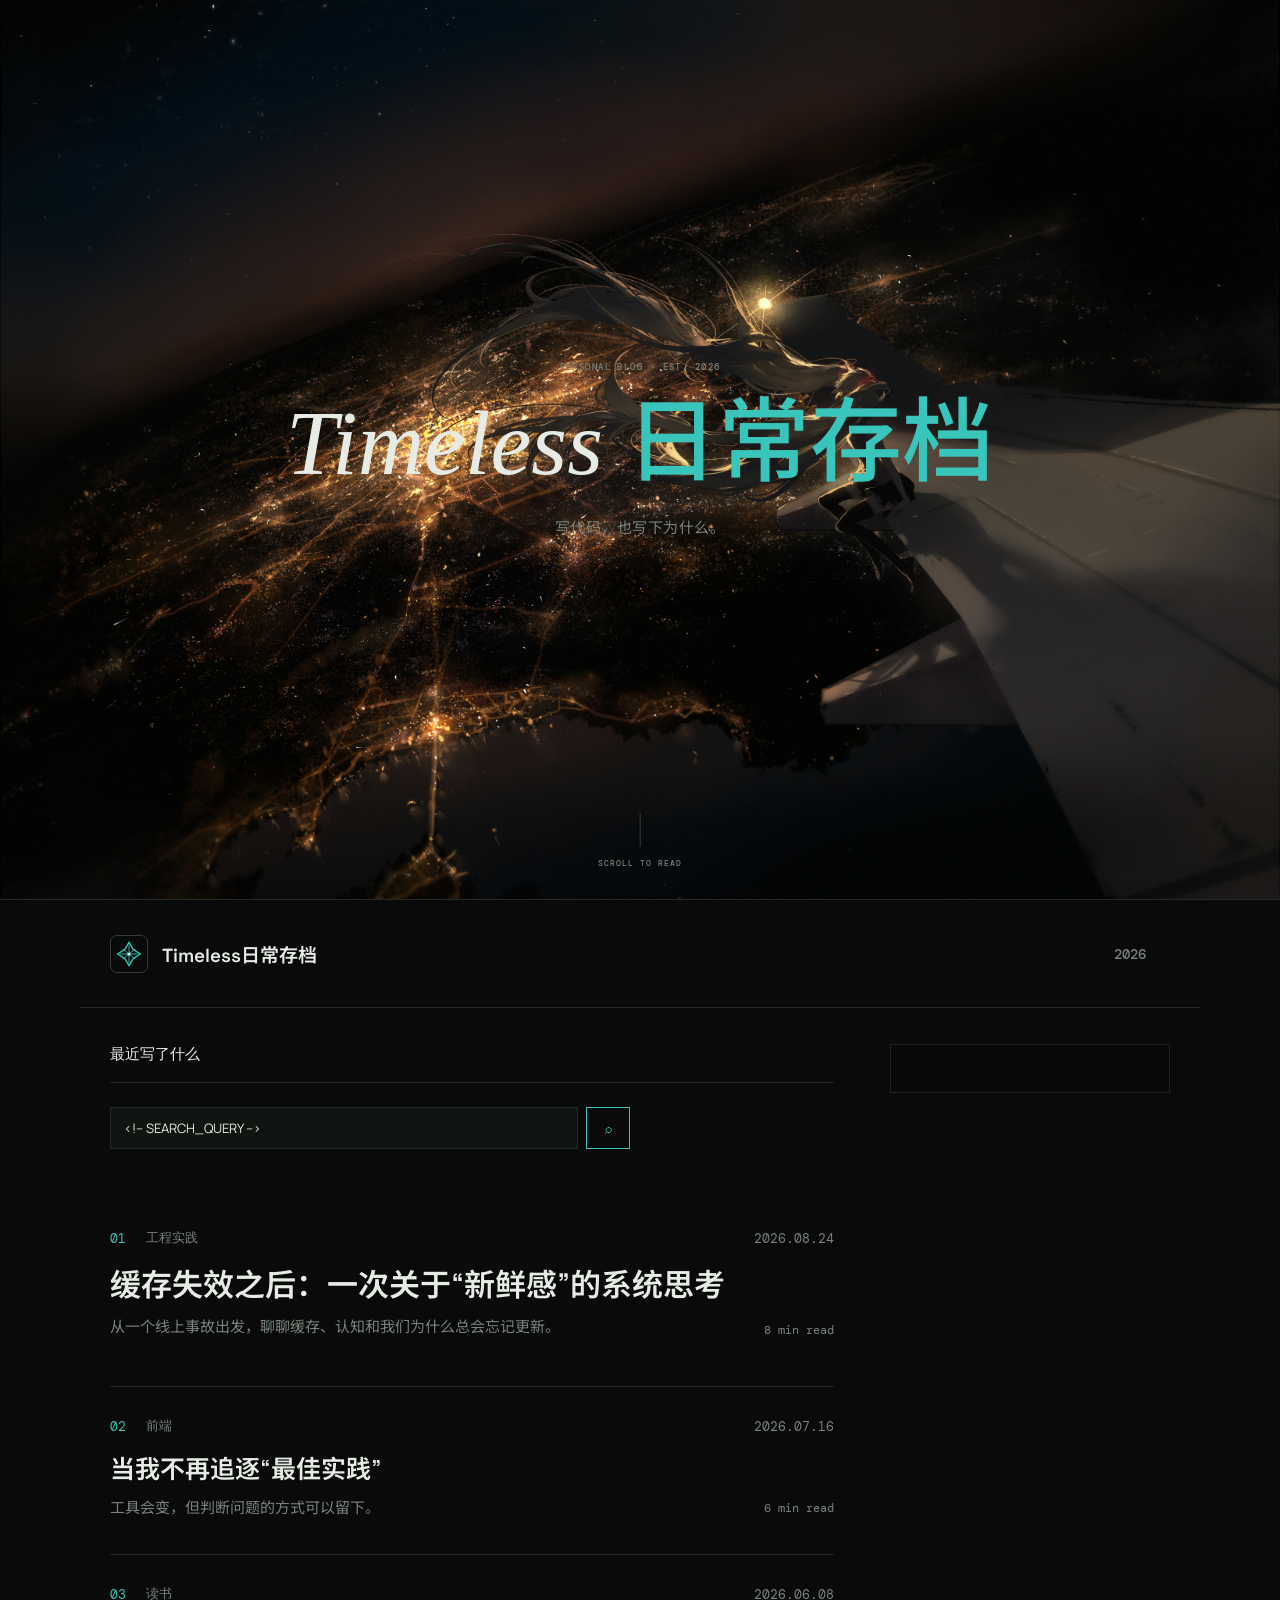
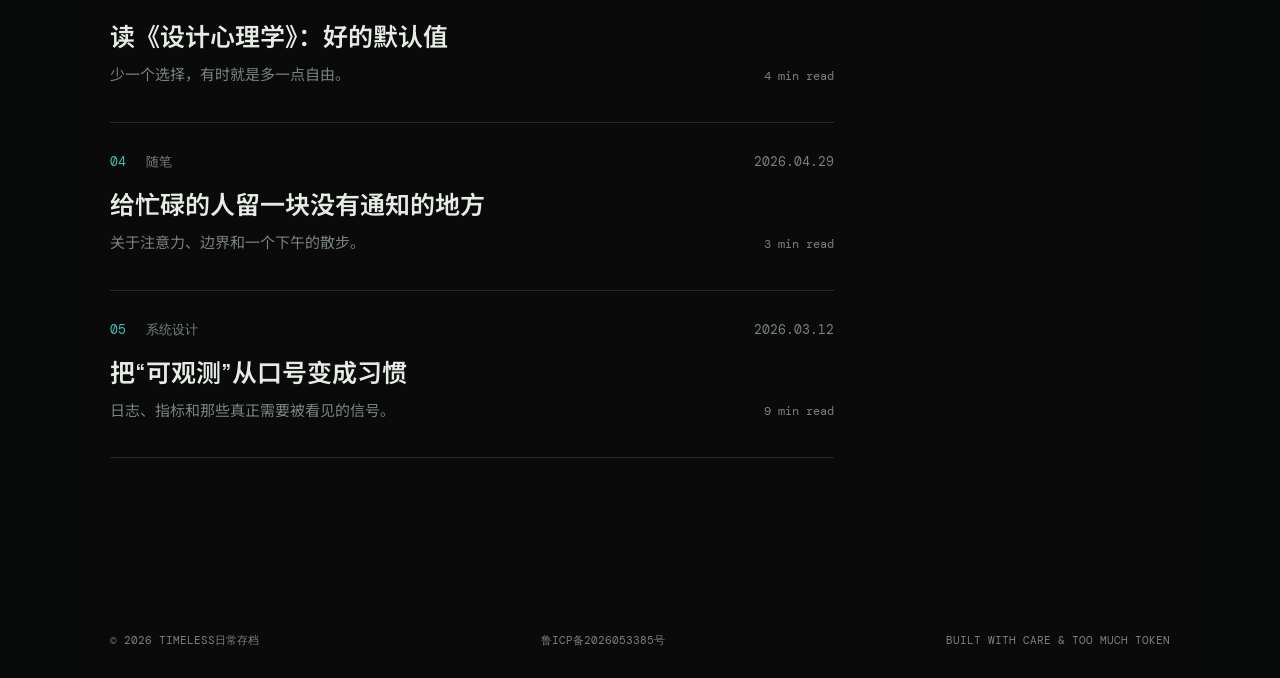
==== index.html @ 8b0b5493 "Add preview search tags and article TOC" ====
<!doctype html>
<html lang="zh-CN">
  <head>
    <meta charset="UTF-8" />
    <meta name="viewport" content="width=device-width, initial-scale=1.0" />
    <meta name="description" content="Timeless日常存档，记录代码、系统设计与日常观察。" />
    <title>Timeless日常存档</title>
    <link rel="preconnect" href="https://fonts.googleapis.com" />
    <link rel="preconnect" href="https://fonts.gstatic.com" crossorigin />
    <link href="https://fonts.googleapis.com/css2?family=DM+Mono:wght@400;500&family=Manrope:wght@400;500;600;700;800&family=Noto+Sans+SC:wght@400;500;700&family=Space+Grotesk:wght@400;500;600;700&display=swap" rel="stylesheet" />
    <link rel="icon" href="/assets/favicon.svg?v=1" type="image/svg+xml" />
    <link rel="stylesheet" href="styles.css?v=20" />
  </head>
  <body>
    <section class="landing" aria-labelledby="landing-title">
      <div class="landing-center">
        <p class="landing-kicker">PERSONAL BLOG · EST. 2026</p>
        <h1 id="landing-title"><span class="landing-word">Timeless</span> <span>日常存档</span></h1>
        <p class="landing-signature">写代码，也写下为什么。</p>
      </div>
      <div class="landing-scroll" aria-hidden="true"><span></span><small>SCROLL TO READ</small></div>
    </section>

    <main class="page-shell">
      <header class="site-header">
        <div class="brand"><span class="brand-mark" aria-hidden="true"></span><span>Timeless日常存档</span></div>
        <div class="header-tools"><span class="header-year">2026</span><span id="auth-nav"><!-- AUTH_NAV --></span></div>
      </header>

      <div class="content-layout">
      <section class="articles" aria-labelledby="articles-title">
        <div class="section-label"><span id="articles-title">最近写了什么</span><span id="article-count"><!-- ARTICLE_COUNT --></span></div>
        <form class="site-search" method="get" action="/" role="search"><label class="sr-only" for="site-search-input">搜索文章</label><input id="site-search-input" name="q" value="<!-- SEARCH_QUERY -->" placeholder="搜索文章、标签或正文"><button type="submit" aria-label="搜索">⌕</button></form>
        <p class="search-label"><!-- SEARCH_LABEL --></p>
        <div class="article-list">
          <!-- ARTICLES_START -->
          <article class="article-entry article-entry-featured">
            <div class="article-meta"><span class="article-number">01</span><span>工程实践</span><time datetime="2026-08-24">2026.08.24</time></div>
            <h2>缓存失效之后：一次关于“新鲜感”的系统思考</h2>
            <p>从一个线上事故出发，聊聊缓存、认知和我们为什么总会忘记更新。</p>
            <span class="article-duration">8 min read</span>
          </article>
          <article class="article-entry">
            <div class="article-meta"><span class="article-number">02</span><span>前端</span><time datetime="2026-07-16">2026.07.16</time></div>
            <h2>当我不再追逐“最佳实践”</h2>
            <p>工具会变，但判断问题的方式可以留下。</p>
            <span class="article-duration">6 min read</span>
          </article>
          <article class="article-entry">
            <div class="article-meta"><span class="article-number">03</span><span>读书</span><time datetime="2026-06-08">2026.06.08</time></div>
            <h2>读《设计心理学》：好的默认值</h2>
            <p>少一个选择，有时就是多一点自由。</p>
            <span class="article-duration">4 min read</span>
          </article>
          <article class="article-entry">
            <div class="article-meta"><span class="article-number">04</span><span>随笔</span><time datetime="2026-04-29">2026.04.29</time></div>
            <h2>给忙碌的人留一块没有通知的地方</h2>
            <p>关于注意力、边界和一个下午的散步。</p>
            <span class="article-duration">3 min read</span>
          </article>
          <article class="article-entry">
            <div class="article-meta"><span class="article-number">05</span><span>系统设计</span><time datetime="2026-03-12">2026.03.12</time></div>
            <h2>把“可观测”从口号变成习惯</h2>
            <p>日志、指标和那些真正需要被看见的信号。</p>
            <span class="article-duration">9 min read</span>
          </article>
          <!-- ARTICLES_END -->
        </div>
      </section>

      <aside class="calendar-panel" aria-label="日历">
        <!-- CALENDAR -->
        <!-- TODO_PANEL -->
      </aside>
      </div>

      <footer class="site-footer">
        <span>© 2026 TIMELESS日常存档</span>
        <span>鲁ICP备2026053385号</span>
        <span>BUILT WITH CARE &amp; TOO MUCH TOKEN</span>
      </footer>
    </main>
    <script>
      (() => {
        const calendarPanel = document.querySelector('.calendar-panel');
        if (!calendarPanel) return;
        const scheduleNotice = (root) => {
          const notice = root.querySelector('[data-auto-hide="true"]');
          if (!notice) return;
          window.setTimeout(() => notice.classList.add('is-hiding'), 2600);
          window.setTimeout(() => notice.remove(), 3100);
        };
        const replaceTodo = (markup) => {
          const template = document.createElement('template');
          template.innerHTML = markup.trim();
          const nextTodo = template.content.querySelector('#todo');
          const currentTodo = document.getElementById('todo');
          if (!nextTodo || !currentTodo) throw new Error('Todo panel missing');
          currentTodo.replaceWith(nextTodo);
          scheduleNotice(nextTodo);
          return { template, nextTodo };
        };
        scheduleNotice(document);
        calendarPanel.addEventListener('click', async (event) => {
          const editLink = event.target.closest('.todo-actions a');
          if (editLink && calendarPanel.contains(editLink)) {
            event.preventDefault();
            try {
              const response = await fetch(editLink.href, { headers: { 'X-Requested-With': 'fetch' } });
              if (!response.ok) throw new Error('Todo edit failed');
              replaceTodo(await response.text());
            } catch (error) {
              window.location.assign(editLink.href);
            }
            return;
          }
          const link = event.target.closest('a.calendar-day, a.calendar-nav, a.todo-date-link');
          if (!link || !calendarPanel.contains(link)) return;
          event.preventDefault();
          const targetUrl = new URL(link.href, window.location.href);
          const dateValue = targetUrl.searchParams.get('todo_date');
          if (!dateValue) return;
          link.setAttribute('aria-busy', 'true');
          try {
            const isMonthNavigation = link.classList.contains('calendar-nav') || link.classList.contains('todo-date-link');
            const endpoint = isMonthNavigation
              ? `/calendar/view?month=${encodeURIComponent(targetUrl.searchParams.get('month') || '')}&todo_date=${encodeURIComponent(dateValue)}`
              : `/todo/view?date=${encodeURIComponent(dateValue)}`;
            const response = await fetch(endpoint, {
              headers: { 'X-Requested-With': 'fetch' }
            });
            if (!response.ok) throw new Error('Todo view failed');
            const { template } = replaceTodo(await response.text());
            if (isMonthNavigation) {
              const nextCalendar = template.content.querySelector('#calendar');
              const currentCalendar = document.getElementById('calendar');
              if (!nextCalendar || !currentCalendar) throw new Error('Calendar missing');
              currentCalendar.replaceWith(nextCalendar);
            } else {
              const currentCalendar = document.getElementById('calendar');
              currentCalendar.querySelectorAll('.calendar-day.is-selected').forEach((day) => day.classList.remove('is-selected'));
              link.classList.add('is-selected');
            }
            window.history.replaceState({}, '', `${targetUrl.pathname}${targetUrl.search}#todo`);
          } catch (error) {
            window.location.assign(link.href);
          } finally {
            link.removeAttribute('aria-busy');
          }
        });
        calendarPanel.addEventListener('submit', async (event) => {
          const form = event.target.closest('#todo form');
          if (!form || !calendarPanel.contains(form)) return;
          event.preventDefault();
          const submitter = event.submitter;
          if (submitter) submitter.disabled = true;
          try {
            const response = await fetch(form.action, {
              method: form.method || 'POST',
              body: new URLSearchParams(new FormData(form)),
              headers: {
                'Content-Type': 'application/x-www-form-urlencoded;charset=UTF-8',
                'X-Requested-With': 'fetch'
              }
            });
            const markup = await response.text();
            if (!markup.includes('id="todo"')) throw new Error('Todo update failed');
            const { template, nextTodo } = replaceTodo(markup);
            const nextCalendar = template.content.querySelector('#calendar');
            const currentCalendar = document.getElementById('calendar');
            if (nextCalendar && currentCalendar) currentCalendar.replaceWith(nextCalendar);
            const selectedDate = nextTodo.querySelector('input[name="due_date"]')?.value;
            if (selectedDate) {
              const calendar = document.getElementById('calendar');
              calendar.querySelectorAll('.calendar-day.is-selected').forEach((day) => day.classList.remove('is-selected'));
              const selectedLink = calendar.querySelector(`a[href*="todo_date=${selectedDate}"]`);
              if (selectedLink) selectedLink.classList.add('is-selected');
              window.history.replaceState({}, '', `/?month=${selectedDate.slice(0, 7)}&todo_date=${selectedDate}#todo`);
            }
          } catch (error) {
            form.submit();
          } finally {
            if (submitter && submitter.isConnected) submitter.disabled = false;
          }
        });
      })();
    </script>
  </body>
</html>
---- styles.css ----
:root {
  --bg: #090b0a;
  --surface: #111512;
  --text: #e6ece5;
  --muted: #78837b;
  --faint: #343c36;
  --line: #242b26;
  --accent: #39C5BB;
  --sans: 'Manrope', 'Noto Sans SC', sans-serif;
  --display: 'Space Grotesk', 'Manrope', 'Noto Sans SC', sans-serif;
  --mono: 'DM Mono', monospace;
}

@media (max-width: 820px) {
  .editor-workspace { grid-template-columns: 1fr; }
  .markdown-preview { min-height: 260px; }
}

* { box-sizing: border-box; }
html { scroll-behavior: smooth; }
body { margin: 0; background-color: var(--bg); background-image: url('/assets/background.jpg'); background-position: center; background-size: cover; background-attachment: fixed; color: var(--text); font-family: var(--sans); }
body::before { content: ''; position: fixed; inset: 0; pointer-events: none; opacity: .025; background-image: url("data:image/svg+xml,%3Csvg viewBox='0 0 180 180' xmlns='http://www.w3.org/2000/svg'%3E%3Cfilter id='n'%3E%3CfeTurbulence type='fractalNoise' baseFrequency='.85' numOctaves='3' stitchTiles='stitch'/%3E%3C/filter%3E%3Crect width='100%25' height='100%25' filter='url(%23n)' opacity='.45'/%3E%3C/svg%3E"); }
a { color: inherit; text-decoration: none; }
a:visited { color: inherit; }

.landing { min-height: 100vh; min-height: 100svh; position: relative; display: grid; place-items: center; border-bottom: 1px solid var(--line); }
.landing-center { text-align: center; padding: 25px; }
.landing-kicker { margin: 0 0 24px; color: var(--muted); font: 500 9px var(--mono); letter-spacing: .16em; }
.landing h1 { margin: 0; color: var(--accent); font: 500 clamp(50px, 9vw, 92px)/.98 var(--display); letter-spacing: 0; }
.landing h1 .landing-word { color: var(--text); font-family: Georgia, 'Times New Roman', serif; font-style: italic; font-weight: 400; letter-spacing: 0; }
.landing h1 span:not(.landing-word) { color: var(--accent); font-family: var(--display); font-weight: 500; }
.landing-signature { margin: 28px 0 0; color: var(--muted); font-size: 15px; letter-spacing: .03em; }
.landing-scroll { position: absolute; left: 50%; bottom: 31px; display: flex; flex-direction: column; align-items: center; gap: 11px; transform: translateX(-50%); color: var(--muted); }
.landing-scroll span { width: 1px; height: 34px; background: var(--faint); position: relative; overflow: hidden; }
.landing-scroll span::after { content: ''; position: absolute; top: -100%; left: 0; width: 1px; height: 60%; background: var(--accent); animation: scroll-line 2.4s ease-in-out infinite; }
.landing-scroll small { font: 500 8px var(--mono); letter-spacing: .13em; white-space: nowrap; }
@keyframes scroll-line { 0% { top: -65%; } 60%, 100% { top: 110%; } }

.page-shell { width: min(1120px, calc(100% - 72px)); margin: 0 auto; }
.site-header { height: 108px; display: flex; align-items: center; justify-content: space-between; padding: 0 30px; border-bottom: 1px solid var(--line); background: rgba(9, 11, 10, .78); }
.brand { display: flex; align-items: center; gap: 14px; font: 600 19px var(--display); letter-spacing: 0; }
.brand-mark { display: grid; place-items: center; width: 38px; height: 38px; border: 1px solid var(--faint); border-radius: 7px; color: var(--accent); background: rgba(8, 11, 10, .72) url('/assets/favicon.svg?v=1') center / 30px 30px no-repeat; font: 500 12px var(--mono); letter-spacing: 0; }
.header-tools { display: flex; align-items: center; gap: 24px; }
.header-year { color: var(--muted); font: 500 14px var(--mono); letter-spacing: 0; }
.auth-nav { display: inline-flex; align-items: center; gap: 16px; color: var(--muted); font: 500 14px var(--mono); }
.auth-nav a, .auth-nav button { color: inherit; border: 0; padding: 0; background: transparent; font: inherit; cursor: pointer; }
.auth-nav a:hover, .auth-nav button:hover { color: var(--accent); }
.user-greeting { color: var(--text); }
.inline-form { display: inline; margin: 0; }

.intro { padding: 88px 0 105px; max-width: 730px; }
.eyebrow, .section-label, .article-meta, .article-duration, .site-footer, .about-facts { font-family: var(--mono); }
.eyebrow { margin: 0 0 25px; color: var(--muted); font-size: 10px; letter-spacing: .14em; }
.eyebrow::before { content: ''; display: inline-block; width: 6px; height: 6px; margin: 0 9px 1px 0; border-radius: 50%; background: var(--accent); box-shadow: 0 0 0 4px rgba(57, 197, 187, .1); }
.intro-line { margin: 0; color: var(--text); font-size: clamp(24px, 4vw, 38px); font-weight: 500; line-height: 1.25; letter-spacing: 0; }

.content-layout { display: grid; grid-template-columns: minmax(0, 1fr) 280px; gap: 56px; align-items: start; padding: 36px 30px 0; background: rgba(9, 11, 10, .78); }
.articles { min-width: 0; padding-bottom: 145px; }
.section-label { display: flex; justify-content: space-between; padding-bottom: 18px; border-bottom: 1px solid var(--line); color: var(--muted); font-size: 15px; letter-spacing: 0; text-transform: uppercase; }
.section-label span:first-child { color: var(--text); }
.article-list { border-bottom: 1px solid var(--line); }
.article-entry { position: relative; padding: 30px 0 34px; border-bottom: 1px solid var(--line); transition: padding-left .25s ease, background .25s ease; }
.article-entry:last-child { border-bottom: 0; }
.article-entry:hover { padding-left: 15px; background: linear-gradient(90deg, rgba(57, 197, 187, .035), transparent 65%); }
.article-entry-featured { padding-top: 42px; padding-bottom: 47px; }
.article-meta { display: flex; align-items: center; gap: 20px; color: var(--muted); font-size: 13px; letter-spacing: 0; }
.article-number { color: var(--accent); }
.article-meta time { margin-left: auto; }
.article-entry h2 { max-width: 650px; margin: 18px 0 10px; color: var(--text); font-size: clamp(22px, 3vw, 31px); font-weight: 600; line-height: 1.25; letter-spacing: 0; }
.article-entry:not(.article-entry-featured) h2 { font-size: clamp(19px, 2.5vw, 25px); }
.article-entry p { max-width: 560px; margin: 0; color: var(--muted); font-size: 15px; line-height: 1.7; }
.article-duration { position: absolute; right: 0; bottom: 38px; color: var(--muted); font-size: 12px; letter-spacing: 0; }
.article-entry-featured .article-duration { bottom: 48px; }
.article-entry.has-cover { min-height: 235px; margin: 18px 0; padding: 38px 30px 55px; overflow: hidden; border: 1px solid rgba(215, 223, 217, .16); isolation: isolate; }
.article-entry.has-cover:hover { padding-left: 30px; background: transparent; }
.article-entry.has-cover::before { content: ''; position: absolute; z-index: 1; inset: 0; background: linear-gradient(90deg, rgba(6, 8, 7, .97) 0%, rgba(6, 8, 7, .84) 48%, rgba(6, 8, 7, .42) 100%), linear-gradient(0deg, rgba(6, 8, 7, .72), transparent 60%); pointer-events: none; }
.article-entry.has-cover .article-meta, .article-entry.has-cover h2, .article-entry.has-cover > p { position: relative; z-index: 2; }
.article-entry.has-cover .article-duration { z-index: 2; }
.article-entry.has-cover > p { color: #b8c3ba; }
.article-cover { position: absolute; z-index: 0; inset: 0; display: block; overflow: hidden; }
.article-cover img { display: block; width: 100%; height: 100%; object-fit: cover; opacity: .88; transition: transform .5s ease; }
.article-entry:hover .article-cover img { transform: scale(1.025); }

.calendar-panel { position: sticky; top: 28px; margin-top: 0; padding: 22px 20px 25px; border: 1px solid rgba(215, 223, 217, .12); background: rgba(9, 11, 10, .55); }
.calendar-head { display: grid; grid-template-columns: 30px 1fr 30px; align-items: center; margin-bottom: 24px; }
.calendar-head strong { color: var(--text); font: 500 17px var(--mono); letter-spacing: 0; text-align: center; }
.calendar-nav { display: grid; place-items: center; width: 30px; height: 30px; color: var(--muted); font: 500 15px var(--mono); }
.calendar-nav:hover { color: var(--accent); }
.calendar-grid { display: grid; grid-template-columns: repeat(7, 1fr); gap: 6px 3px; }
.calendar-weekday, .calendar-day { display: grid; place-items: center; aspect-ratio: 1; font: 500 11px var(--mono); }
.calendar-weekday { color: var(--faint); }
.calendar-day { position: relative; color: var(--muted); border: 1px solid transparent; border-radius: 50%; transition: color .2s, border-color .2s, background .2s; }
.calendar-day:hover { border-color: var(--faint); color: var(--text); }
.calendar-day.is-today { border: 1px solid var(--accent); border-radius: 50%; color: var(--text); }
.calendar-day.is-selected { background: var(--accent); border-color: var(--accent); color: var(--bg); }
.calendar-day.has-post::after { content: ''; position: absolute; bottom: 2px; width: 3px; height: 3px; border-radius: 50%; background: var(--accent); }
.calendar-day.has-todo::before { content: ''; position: absolute; top: 2px; width: 3px; height: 3px; border-radius: 50%; background: var(--text); }
.calendar-day.is-selected.has-post::after, .calendar-day.is-selected.has-todo::before { background: var(--bg); }
.calendar-day.is-empty { visibility: hidden; }
.calendar-note { margin: 18px 0 0; color: var(--muted); font: 500 11px var(--mono); letter-spacing: 0; text-align: center; }

.todo-panel { margin-top: 25px; padding-top: 19px; border-top: 1px solid var(--line); }
.todo-heading { display: flex; align-items: baseline; justify-content: space-between; margin-bottom: 17px; color: var(--text); font: 500 14px var(--mono); letter-spacing: 0; }
.todo-heading small { color: var(--accent); font: 500 11px var(--mono); letter-spacing: 0; }
.todo-form { display: grid; gap: 8px; }
.todo-form input { width: 100%; min-width: 0; border: 1px solid var(--line); background: rgba(9, 11, 10, .5); color: var(--text); padding: 12px; outline: 0; font: 14px var(--sans); }
.todo-form input:focus { border-color: var(--accent); }
.todo-form input[type="date"] { color-scheme: dark; font: 12px var(--mono); }
.todo-form button { border: 1px solid var(--accent); padding: 11px 10px; background: transparent; color: var(--accent); font: 500 12px var(--mono); cursor: pointer; }
.todo-form button:hover { background: var(--accent); color: var(--bg); }
.todo-section { margin-top: 22px; }
.todo-section-label { display: flex; justify-content: space-between; padding-bottom: 10px; border-bottom: 1px solid var(--line); color: var(--muted); font: 500 11px var(--mono); letter-spacing: 0; }
.todo-section-label span, .todo-history summary span { color: var(--accent); }
.todo-list { display: grid; gap: 0; margin: 0; padding: 0; list-style: none; }
.todo-item { display: grid; grid-template-columns: 18px minmax(0, 1fr); gap: 7px; align-items: start; padding: 10px 0; border-bottom: 1px solid rgba(36, 43, 38, .75); }
.todo-item .todo-title { grid-column: 2; color: var(--text); font-size: 14px; line-height: 1.5; overflow-wrap: anywhere; }
.todo-item time { grid-column: 2; color: var(--muted); font: 11px var(--mono); }
.todo-check { display: grid; place-items: center; width: 18px; height: 18px; padding: 0; border: 1px solid var(--faint); background: transparent; color: var(--accent); font: 12px var(--mono); cursor: pointer; }
.todo-check:hover { border-color: var(--accent); }
.todo-item.is-done .todo-title { color: var(--muted); text-decoration: line-through; }
.todo-actions { grid-column: 2; display: flex; gap: 12px; margin-top: 2px; font: 11px var(--mono); }
.todo-actions a, .todo-actions button { padding: 0; border: 0; background: transparent; color: var(--muted); font: inherit; cursor: pointer; }
.todo-actions a:hover, .todo-actions button:hover { color: var(--accent); }
.todo-empty, .todo-login, .todo-hint, .todo-notice { margin: 12px 0 0; color: var(--muted); font: 11px/1.65 var(--mono); }
.todo-notice { color: var(--accent); }
.todo-flash { transition: opacity .35s ease, transform .35s ease; }
.todo-flash.is-hiding { opacity: 0; transform: translateY(-4px); }
.todo-form button:disabled, .todo-actions button:disabled, .todo-check:disabled { opacity: .45; cursor: wait; }
.todo-login-link { display: inline-block; margin-top: 14px; color: var(--accent); font: 500 12px var(--mono); }
.todo-history { margin-top: 22px; }
.todo-history summary { cursor: pointer; color: var(--muted); font: 500 11px var(--mono); letter-spacing: 0; list-style: none; }
.todo-history summary::-webkit-details-marker { display: none; }
.todo-history summary::before { content: '+'; display: inline-block; width: 16px; color: var(--accent); }
.todo-history[open] summary::before { content: '−'; }
.todo-history .todo-list { margin-top: 7px; }
.todo-hint a { color: var(--accent); }
.sr-only { position: absolute; width: 1px; height: 1px; padding: 0; margin: -1px; overflow: hidden; clip: rect(0, 0, 0, 0); white-space: nowrap; border: 0; }

.about { display: grid; grid-template-columns: 1fr 1.45fr; gap: 13%; padding: 115px 0 135px; border-bottom: 1px solid var(--line); }
.about-content { max-width: 510px; }
.about-content p { margin: 0 0 20px; color: var(--muted); font-size: 14px; line-height: 1.9; }
.about-facts { display: flex; flex-wrap: wrap; gap: 10px 25px; margin-top: 41px; padding-top: 17px; border-top: 1px solid var(--line); color: var(--text); font-size: 10px; letter-spacing: .02em; }

.site-footer { display: flex; justify-content: space-between; gap: 20px; padding: 30px; color: var(--muted); font-size: 11px; letter-spacing: 0; background: rgba(9, 11, 10, .78); }
.article-back { color: var(--muted); font: 500 10px var(--mono); transition: color .2s; }
.article-back:hover { color: var(--text); }
.reading-progress { position: fixed; z-index: 20; top: 0; left: 0; width: 100%; height: 3px; background: rgba(9, 11, 10, .45); pointer-events: none; }
.reading-progress span { display: block; width: 100%; height: 100%; background: var(--accent); transform: scaleX(0); transform-origin: left center; will-change: transform; }
.article-page .article-detail { width: 100%; min-width: 0; max-width: 840px; padding: 115px 54px 130px; margin: 0 auto; overflow: hidden; background: rgba(9, 11, 10, .82); }
.article-detail-meta { display: flex; gap: 20px; color: var(--muted); font: 500 12px var(--mono); }
.article-detail-meta span { color: var(--accent); }
.article-detail h1 { margin: 25px 0 20px; color: var(--text); font: 600 clamp(38px, 6vw, 67px)/1.08 var(--display); letter-spacing: 0; overflow-wrap: anywhere; }
.article-lead { max-width: 620px; margin: 0; color: var(--muted); font-size: 18px; line-height: 1.8; }
.article-detail-cover { display: block; width: 100%; aspect-ratio: 16 / 8; margin: 48px 0 0; object-fit: cover; border: 1px solid var(--line); border-radius: 4px; }
.article-detail-cover + .article-content { margin-top: 48px; }
.article-content { margin-top: 65px; color: #b8c3ba; font-size: 17px; line-height: 2; overflow-wrap: anywhere; }
.article-content h1, .article-content h2, .article-content h3, .article-content h4, .article-content h5, .article-content h6 { color: var(--text); line-height: 1.3; letter-spacing: 0; margin: 2em 0 .7em; }
.article-content h1 { font-size: 38px; }.article-content h2 { font-size: 29px; }.article-content h3 { font-size: 23px; }.article-content h4 { font-size: 20px; }.article-content h5 { font-size: 18px; }.article-content h6 { font-size: 16px; color: #a9b7ad; }
.article-tags { display: flex; flex-wrap: wrap; gap: 8px; margin: 12px 0; }.article-tag { color: var(--accent); font: 11px var(--mono); border: 0; }.article-toc { margin: 36px 0 0; padding: 18px 20px; border: 1px solid var(--line); background: rgba(12,20,16,.72); }.toc-title { color: var(--accent); font: 11px var(--mono); text-transform: uppercase; margin-bottom: 10px; }.article-toc ol { margin: 0; padding-left: 20px; }.article-toc li { margin: 5px 0; }.article-toc a { border: 0; color: var(--muted); }.article-toc .toc-level-1 { font-weight: 600; }.article-toc .toc-level-3, .article-toc .toc-level-4, .article-toc .toc-level-5, .article-toc .toc-level-6 { margin-left: 14px; font-size: .9em; }
.site-search { display: flex; gap: 8px; margin: 24px 0 8px; max-width: 520px; }.site-search input { flex: 1; min-width: 0; border: 1px solid var(--line); background: var(--surface); color: var(--text); padding: 11px 13px; font: 13px var(--sans); outline: 0; }.site-search input:focus { border-color: var(--accent); }.site-search button { width: 44px; border: 1px solid var(--accent); background: transparent; color: var(--accent); cursor: pointer; }.search-label { color: var(--accent); font: 11px var(--mono); min-height: 16px; margin: 0 0 14px; }
.editor-workspace { display: grid; grid-template-columns: minmax(0, 1fr) minmax(0, 1fr); gap: 20px; align-items: start; }.editor-workspace > label { margin-bottom: 0; }.markdown-preview { min-height: 485px; border: 1px solid var(--line); background: #0c1410; padding: 16px 18px; }.preview-label { color: var(--accent); font: 11px var(--mono); padding-bottom: 12px; border-bottom: 1px solid var(--line); margin-bottom: 12px; }.markdown-preview .article-content { margin: 0; font-size: 14px; line-height: 1.8; }.markdown-preview .article-content h1 { font-size: 27px; }.markdown-preview .article-content h2 { font-size: 22px; }.markdown-preview .article-content h3 { font-size: 18px; }
.empty-state { padding: 35px 0; color: var(--muted); font: 11px var(--mono); }
.auth-switch { color: var(--muted) !important; font: 10px var(--mono) !important; }
.auth-switch a { color: var(--accent); }

@media (max-width: 700px) {
  .page-shell { width: min(calc(100% - 38px), 540px); }
  .site-header { height: 78px; padding: 0; }
  .header-tools { gap: 13px; }
  .header-year { display: none; }
  .auth-nav { gap: 10px; font-size: 11px; }
  .auth-nav .user-greeting { display: none; }
  .landing h1 { font-size: 46px; line-height: 1.08; }
  .landing h1 span { display: block; }
  .landing h1 .landing-word { margin-bottom: 8px; }
  .landing-signature { font-size: 14px; }
  .intro { padding: 65px 0 82px; }
  .intro-line { font-size: clamp(23px, 7vw, 32px); }
  .articles { padding-bottom: 98px; }
  .content-layout { grid-template-columns: 1fr; gap: 0; padding: 24px 0 0; }
  .calendar-panel { position: static; width: min(320px, 100%); margin: 0 0 90px; }
  .todo-form { gap: 7px; }
  .article-entry, .article-entry-featured { padding-top: 25px; padding-bottom: 53px; }
  .article-entry:hover { padding-left: 8px; }
  .article-meta { gap: 13px; font-size: 11px; }
  .article-duration, .article-entry-featured .article-duration { right: auto; left: 0; bottom: 25px; }
  .article-entry.has-cover, .article-entry-featured.has-cover { min-height: 255px; margin: 14px 0; padding: 28px 22px 55px; }
  .article-entry.has-cover:hover { padding-left: 22px; }
  .article-entry.has-cover::before { background: linear-gradient(90deg, rgba(6, 8, 7, .96), rgba(6, 8, 7, .62)), linear-gradient(0deg, rgba(6, 8, 7, .78), transparent 65%); }
  .about { grid-template-columns: 1fr; gap: 34px; padding: 80px 0 95px; }
  .article-page .article-detail { padding: 78px 20px 90px; }.article-detail h1 { font-size: clamp(38px, 11vw, 62px); }.article-lead { font-size: 16px; }.article-detail-cover { aspect-ratio: 16 / 9; margin-top: 34px; }.article-content { margin-top: 45px; font-size: 16px; }.article-content h1 { font-size: 32px; }.article-content h2 { font-size: 26px; }.article-content h3 { font-size: 21px; }
  .site-footer { flex-direction: column; gap: 10px; padding: 28px 0 32px; line-height: 1.5; }
}

@media (prefers-reduced-motion: reduce) { html { scroll-behavior: auto; } }
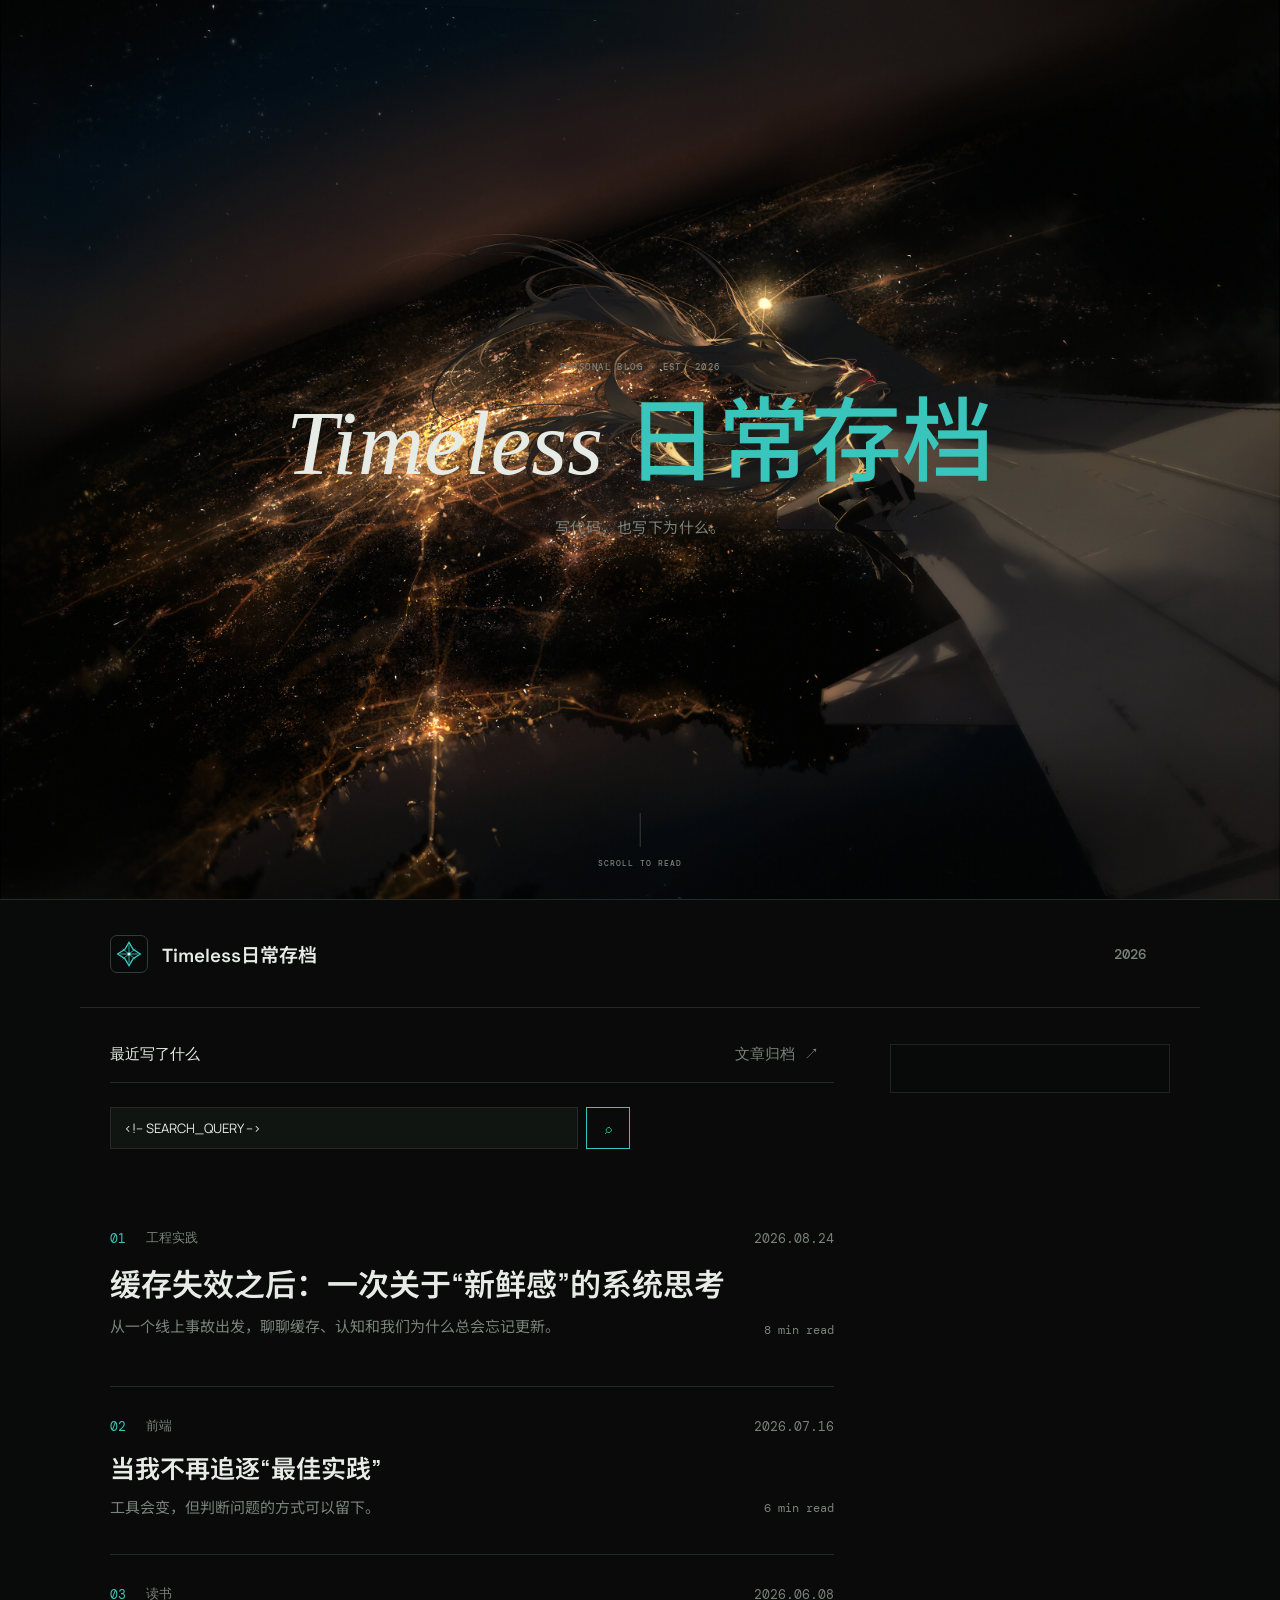
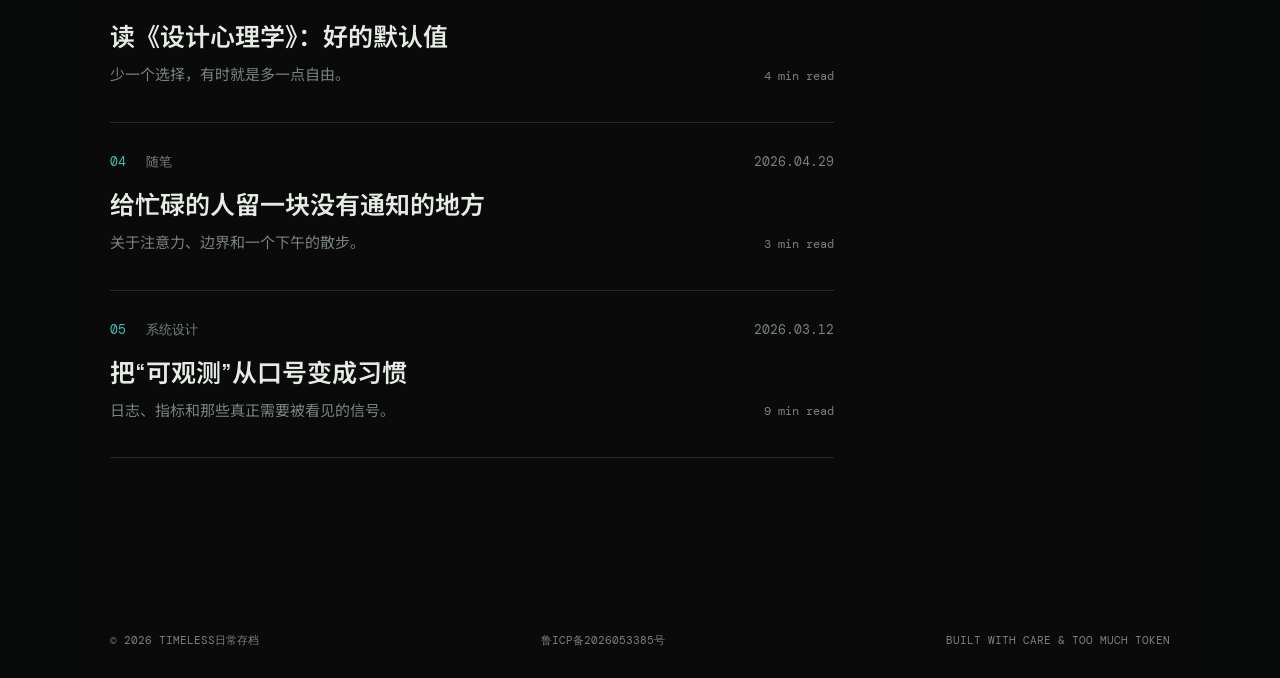
==== commit d5ee3ec1: "Remove live preview and add archive page" ====
--- a/index.html
+++ b/index.html
@@ -9,7 +9,7 @@
     <link rel="preconnect" href="https://fonts.gstatic.com" crossorigin />
     <link href="https://fonts.googleapis.com/css2?family=DM+Mono:wght@400;500&family=Manrope:wght@400;500;600;700;800&family=Noto+Sans+SC:wght@400;500;700&family=Space+Grotesk:wght@400;500;600;700&display=swap" rel="stylesheet" />
     <link rel="icon" href="/assets/favicon.svg?v=1" type="image/svg+xml" />
-    <link rel="stylesheet" href="styles.css?v=20" />
+    <link rel="stylesheet" href="styles.css?v=21" />
   </head>
   <body>
     <section class="landing" aria-labelledby="landing-title">
@@ -29,7 +29,7 @@
 
       <div class="content-layout">
       <section class="articles" aria-labelledby="articles-title">
-        <div class="section-label"><span id="articles-title">最近写了什么</span><span id="article-count"><!-- ARTICLE_COUNT --></span></div>
+        <div class="section-label"><span id="articles-title">最近写了什么</span><span><a href="/archive">文章归档 ↗</a>　<span id="article-count"><!-- ARTICLE_COUNT --></span></span></div>
         <form class="site-search" method="get" action="/" role="search"><label class="sr-only" for="site-search-input">搜索文章</label><input id="site-search-input" name="q" value="<!-- SEARCH_QUERY -->" placeholder="搜索文章、标签或正文"><button type="submit" aria-label="搜索">⌕</button></form>
         <p class="search-label"><!-- SEARCH_LABEL --></p>
         <div class="article-list">
--- a/styles.css
+++ b/styles.css
@@ -9,11 +9,6 @@
   --sans: 'Manrope', 'Noto Sans SC', sans-serif;
   --display: 'Space Grotesk', 'Manrope', 'Noto Sans SC', sans-serif;
   --mono: 'DM Mono', monospace;
-}
-
-@media (max-width: 820px) {
-  .editor-workspace { grid-template-columns: 1fr; }
-  .markdown-preview { min-height: 260px; }
 }
 
 * { box-sizing: border-box; }
@@ -158,7 +153,7 @@
 .article-content h1 { font-size: 38px; }.article-content h2 { font-size: 29px; }.article-content h3 { font-size: 23px; }.article-content h4 { font-size: 20px; }.article-content h5 { font-size: 18px; }.article-content h6 { font-size: 16px; color: #a9b7ad; }
 .article-tags { display: flex; flex-wrap: wrap; gap: 8px; margin: 12px 0; }.article-tag { color: var(--accent); font: 11px var(--mono); border: 0; }.article-toc { margin: 36px 0 0; padding: 18px 20px; border: 1px solid var(--line); background: rgba(12,20,16,.72); }.toc-title { color: var(--accent); font: 11px var(--mono); text-transform: uppercase; margin-bottom: 10px; }.article-toc ol { margin: 0; padding-left: 20px; }.article-toc li { margin: 5px 0; }.article-toc a { border: 0; color: var(--muted); }.article-toc .toc-level-1 { font-weight: 600; }.article-toc .toc-level-3, .article-toc .toc-level-4, .article-toc .toc-level-5, .article-toc .toc-level-6 { margin-left: 14px; font-size: .9em; }
 .site-search { display: flex; gap: 8px; margin: 24px 0 8px; max-width: 520px; }.site-search input { flex: 1; min-width: 0; border: 1px solid var(--line); background: var(--surface); color: var(--text); padding: 11px 13px; font: 13px var(--sans); outline: 0; }.site-search input:focus { border-color: var(--accent); }.site-search button { width: 44px; border: 1px solid var(--accent); background: transparent; color: var(--accent); cursor: pointer; }.search-label { color: var(--accent); font: 11px var(--mono); min-height: 16px; margin: 0 0 14px; }
-.editor-workspace { display: grid; grid-template-columns: minmax(0, 1fr) minmax(0, 1fr); gap: 20px; align-items: start; }.editor-workspace > label { margin-bottom: 0; }.markdown-preview { min-height: 485px; border: 1px solid var(--line); background: #0c1410; padding: 16px 18px; }.preview-label { color: var(--accent); font: 11px var(--mono); padding-bottom: 12px; border-bottom: 1px solid var(--line); margin-bottom: 12px; }.markdown-preview .article-content { margin: 0; font-size: 14px; line-height: 1.8; }.markdown-preview .article-content h1 { font-size: 27px; }.markdown-preview .article-content h2 { font-size: 22px; }.markdown-preview .article-content h3 { font-size: 18px; }
+.archive-shell { width: min(860px, calc(100% - 60px)); margin: 0 auto; padding: 86px 0 110px; }.archive-shell > h1 { margin: 16px 0 8px; font: 600 clamp(42px, 7vw, 72px) var(--display); letter-spacing: 0; }.archive-lead { margin: 0 0 70px; color: var(--muted); font-size: 16px; }.archive-year { border-top: 1px solid var(--line); padding: 34px 0 12px; }.archive-year > h1 { margin: 0 0 26px; color: var(--accent); font: 500 32px var(--mono); }.archive-month { margin: 0 0 30px 80px; }.archive-month h2 { margin: 0 0 10px; color: var(--muted); font: 500 13px var(--mono); }.archive-month ul { list-style: none; margin: 0; padding: 0; }.archive-entry { display: grid; grid-template-columns: 105px minmax(0, 1fr) auto; gap: 18px; align-items: baseline; padding: 15px 0; border-bottom: 1px solid var(--line); }.archive-entry time, .archive-meta { color: var(--muted); font: 11px var(--mono); }.archive-entry > a { color: var(--text); font-size: 17px; }.archive-entry > a:hover { color: var(--accent); }.archive-meta { text-align: right; }.archive-tag { margin-left: 8px; color: var(--accent); }.archive-page .site-footer { margin-top: 0; }
 .empty-state { padding: 35px 0; color: var(--muted); font: 11px var(--mono); }
 .auth-switch { color: var(--muted) !important; font: 10px var(--mono) !important; }
 .auth-switch a { color: var(--accent); }
@@ -188,7 +183,7 @@
   .article-entry.has-cover:hover { padding-left: 22px; }
   .article-entry.has-cover::before { background: linear-gradient(90deg, rgba(6, 8, 7, .96), rgba(6, 8, 7, .62)), linear-gradient(0deg, rgba(6, 8, 7, .78), transparent 65%); }
   .about { grid-template-columns: 1fr; gap: 34px; padding: 80px 0 95px; }
-  .article-page .article-detail { padding: 78px 20px 90px; }.article-detail h1 { font-size: clamp(38px, 11vw, 62px); }.article-lead { font-size: 16px; }.article-detail-cover { aspect-ratio: 16 / 9; margin-top: 34px; }.article-content { margin-top: 45px; font-size: 16px; }.article-content h1 { font-size: 32px; }.article-content h2 { font-size: 26px; }.article-content h3 { font-size: 21px; }
+  .article-page .article-detail { padding: 78px 20px 90px; }.article-detail h1 { font-size: clamp(38px, 11vw, 62px); }.article-lead { font-size: 16px; }.article-detail-cover { aspect-ratio: 16 / 9; margin-top: 34px; }.article-content { margin-top: 45px; font-size: 16px; }.article-content h1 { font-size: 32px; }.article-content h2 { font-size: 26px; }.article-content h3 { font-size: 21px; }.archive-shell { width: min(calc(100% - 40px), 560px); padding: 62px 0 80px; }.archive-shell > h1 { font-size: 46px; }.archive-lead { margin-bottom: 48px; }.archive-month { margin-left: 0; }.archive-entry { grid-template-columns: 1fr; gap: 5px; }.archive-meta { text-align: left; }
   .site-footer { flex-direction: column; gap: 10px; padding: 28px 0 32px; line-height: 1.5; }
 }
 
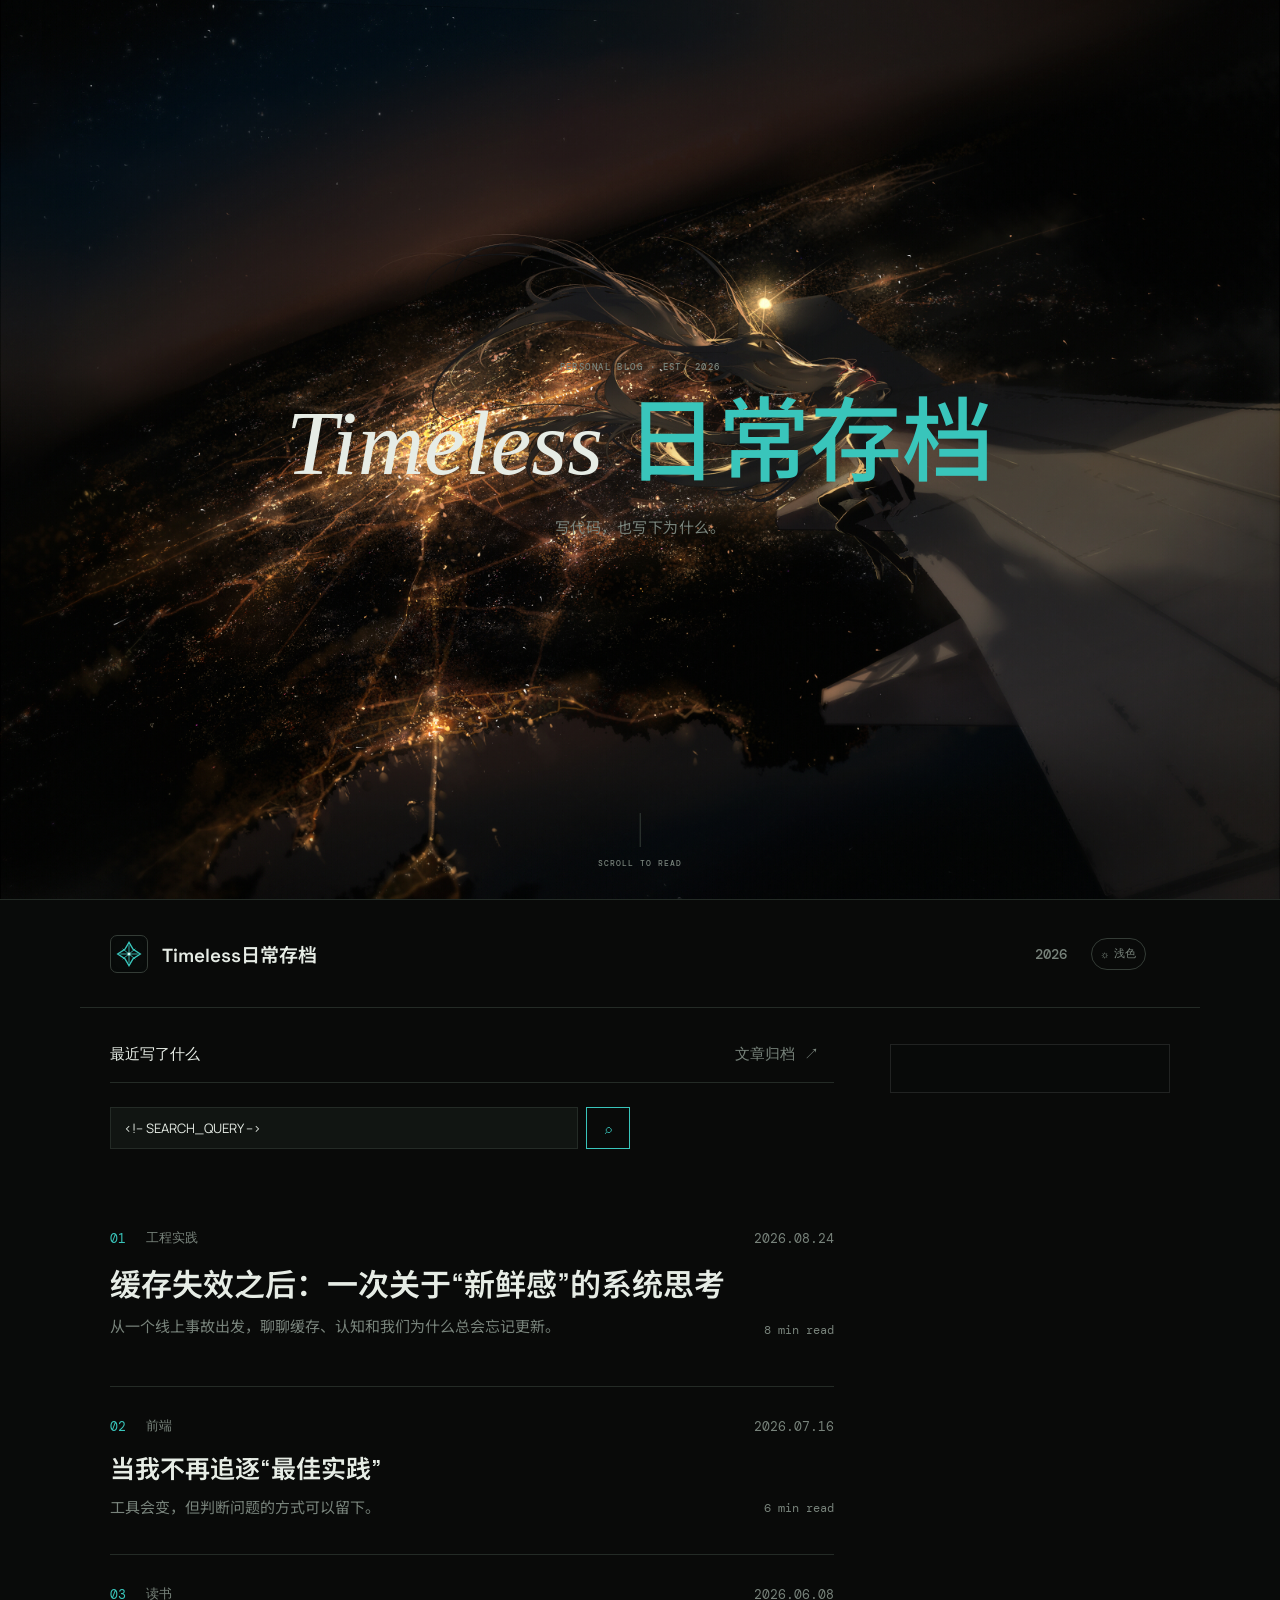
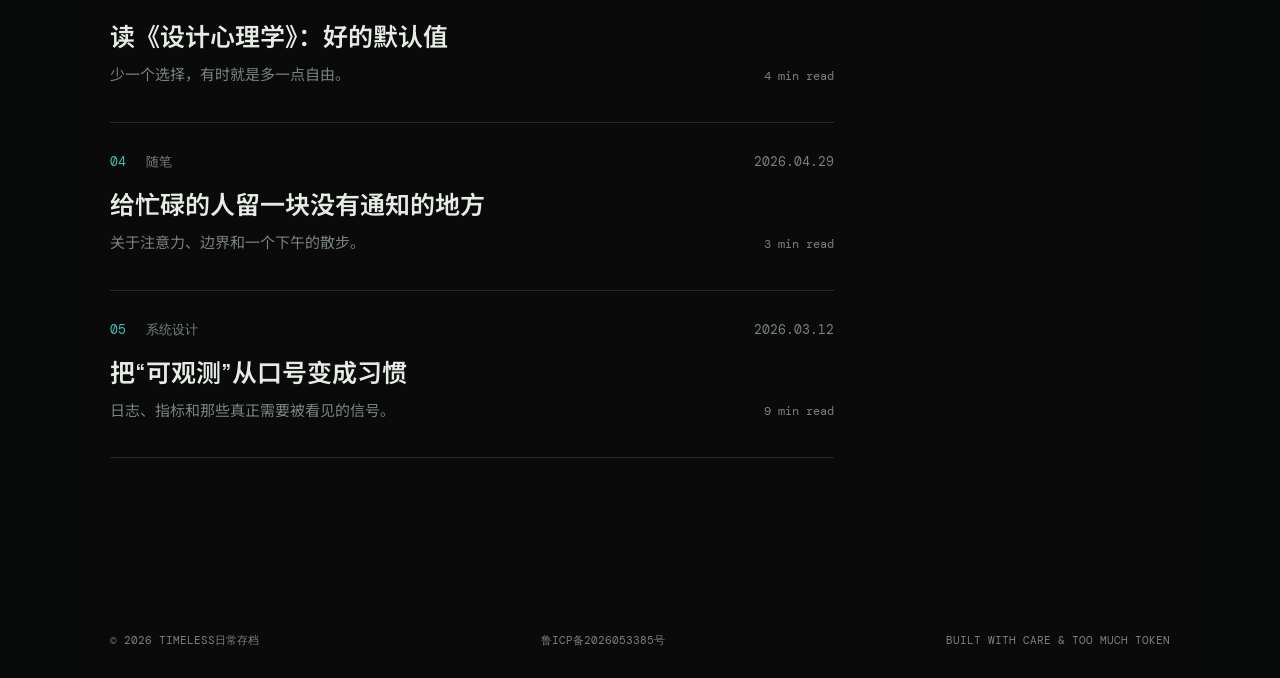
==== commit 88838714: "Add theme switcher and mobile layout improvements" ====
--- a/index.html
+++ b/index.html
@@ -24,7 +24,7 @@
     <main class="page-shell">
       <header class="site-header">
         <div class="brand"><span class="brand-mark" aria-hidden="true"></span><span>Timeless日常存档</span></div>
-        <div class="header-tools"><span class="header-year">2026</span><span id="auth-nav"><!-- AUTH_NAV --></span></div>
+        <div class="header-tools"><span class="header-year">2026</span><button class="theme-toggle" type="button" data-theme-toggle aria-label="切换浅色主题" title="切换浅色主题"><span aria-hidden="true">☼</span><span data-theme-label>浅色</span></button><span id="auth-nav"><!-- AUTH_NAV --></span></div>
       </header>
 
       <div class="content-layout">
@@ -82,6 +82,27 @@
     </main>
     <script>
       (() => {
+        const searchForm = document.querySelector('.site-search');
+        const searchInput = document.getElementById('site-search-input');
+        const articleList = document.querySelector('.article-list');
+        const articleCount = document.getElementById('article-count');
+        const searchLabel = document.querySelector('.search-label');
+        let searchTimer;
+        const runSearch = async () => {
+          if (!searchForm || !articleList) return;
+          const query = searchInput.value.trim();
+          try {
+            const response = await fetch(`/search?q=${encodeURIComponent(query)}`);
+            if (!response.ok) throw new Error('search failed');
+            const result = await response.json();
+            articleList.innerHTML = result.cards;
+            articleCount.textContent = result.count;
+            searchLabel.textContent = result.label;
+            window.history.replaceState({}, '', query ? `/?q=${encodeURIComponent(query)}#articles` : '/#articles');
+          } catch (_) { searchForm.submit(); }
+        };
+        searchForm?.addEventListener('submit', (event) => { event.preventDefault(); runSearch(); });
+        searchInput?.addEventListener('input', () => { clearTimeout(searchTimer); searchTimer = setTimeout(runSearch, 260); });
         const calendarPanel = document.querySelector('.calendar-panel');
         if (!calendarPanel) return;
         const scheduleNotice = (root) => {
@@ -185,5 +206,21 @@
         });
       })();
     </script>
+    <script>
+      (() => {
+        const root = document.documentElement;
+        const button = document.querySelector('[data-theme-toggle]');
+        const label = button?.querySelector('[data-theme-label]');
+        const saved = localStorage.getItem('timeless-theme');
+        if (saved === 'light' || saved === 'dark') root.dataset.theme = saved;
+        const update = () => {
+          const light = root.dataset.theme === 'light';
+          if (button) { button.setAttribute('aria-label', light ? '切换深色主题' : '切换浅色主题'); button.title = light ? '切换深色主题' : '切换浅色主题'; }
+          if (label) label.textContent = light ? '深色' : '浅色';
+        };
+        update();
+        button?.addEventListener('click', () => { root.dataset.theme = root.dataset.theme === 'light' ? 'dark' : 'light'; localStorage.setItem('timeless-theme', root.dataset.theme); update(); });
+      })();
+    </script>
   </body>
 </html>
--- a/styles.css
+++ b/styles.css
@@ -11,9 +11,27 @@
   --mono: 'DM Mono', monospace;
 }
 
+:root[data-theme="light"] {
+  --bg: #f4f7f3;
+  --surface: #ffffff;
+  --text: #17201a;
+  --muted: #617067;
+  --faint: #aab8ae;
+  --line: #d9e2db;
+  --accent: #087f76;
+}
+
 * { box-sizing: border-box; }
 html { scroll-behavior: smooth; }
 body { margin: 0; background-color: var(--bg); background-image: url('/assets/background.jpg'); background-position: center; background-size: cover; background-attachment: fixed; color: var(--text); font-family: var(--sans); }
+:root[data-theme="light"] body { background-image: linear-gradient(rgba(244,247,243,.92), rgba(244,247,243,.92)), url('/assets/background.jpg'); }
+:root[data-theme="light"] .site-header,
+:root[data-theme="light"] .content-layout,
+:root[data-theme="light"] .site-footer,
+:root[data-theme="light"] .article-page .article-detail { background: rgba(255, 255, 255, .78); }
+:root[data-theme="light"] .calendar-panel { background: rgba(255, 255, 255, .72); }
+:root[data-theme="light"] .brand-mark { background-color: rgba(255, 255, 255, .8); }
+:root[data-theme="light"] .login-shell { background: rgba(255, 255, 255, .9); }
 body::before { content: ''; position: fixed; inset: 0; pointer-events: none; opacity: .025; background-image: url("data:image/svg+xml,%3Csvg viewBox='0 0 180 180' xmlns='http://www.w3.org/2000/svg'%3E%3Cfilter id='n'%3E%3CfeTurbulence type='fractalNoise' baseFrequency='.85' numOctaves='3' stitchTiles='stitch'/%3E%3C/filter%3E%3Crect width='100%25' height='100%25' filter='url(%23n)' opacity='.45'/%3E%3C/svg%3E"); }
 a { color: inherit; text-decoration: none; }
 a:visited { color: inherit; }
@@ -37,6 +55,9 @@
 .brand-mark { display: grid; place-items: center; width: 38px; height: 38px; border: 1px solid var(--faint); border-radius: 7px; color: var(--accent); background: rgba(8, 11, 10, .72) url('/assets/favicon.svg?v=1') center / 30px 30px no-repeat; font: 500 12px var(--mono); letter-spacing: 0; }
 .header-tools { display: flex; align-items: center; gap: 24px; }
 .header-year { color: var(--muted); font: 500 14px var(--mono); letter-spacing: 0; }
+.theme-toggle { display: inline-flex; align-items: center; gap: 6px; min-height: 32px; padding: 5px 9px; border: 1px solid var(--faint); border-radius: 999px; color: var(--muted); background: transparent; font: 500 11px var(--mono); cursor: pointer; transition: color .2s, border-color .2s, background .2s; }
+.theme-toggle:hover, .theme-toggle:focus-visible { color: var(--accent); border-color: var(--accent); outline: 0; }
+body > .theme-toggle { position: fixed; z-index: 30; top: 20px; right: 24px; }
 .auth-nav { display: inline-flex; align-items: center; gap: 16px; color: var(--muted); font: 500 14px var(--mono); }
 .auth-nav a, .auth-nav button { color: inherit; border: 0; padding: 0; background: transparent; font: inherit; cursor: pointer; }
 .auth-nav a:hover, .auth-nav button:hover { color: var(--accent); }
@@ -72,6 +93,7 @@
 .article-entry.has-cover .article-meta, .article-entry.has-cover h2, .article-entry.has-cover > p { position: relative; z-index: 2; }
 .article-entry.has-cover .article-duration { z-index: 2; }
 .article-entry.has-cover > p { color: #b8c3ba; }
+:root[data-theme="light"] .article-entry.has-cover::before { background: linear-gradient(90deg, rgba(20,30,24,.86), rgba(20,30,24,.5)), linear-gradient(0deg, rgba(20,30,24,.5), transparent 60%); }
 .article-cover { position: absolute; z-index: 0; inset: 0; display: block; overflow: hidden; }
 .article-cover img { display: block; width: 100%; height: 100%; object-fit: cover; opacity: .88; transition: transform .5s ease; }
 .article-entry:hover .article-cover img { transform: scale(1.025); }
@@ -151,6 +173,7 @@
 .article-content { margin-top: 65px; color: #b8c3ba; font-size: 17px; line-height: 2; overflow-wrap: anywhere; }
 .article-content h1, .article-content h2, .article-content h3, .article-content h4, .article-content h5, .article-content h6 { color: var(--text); line-height: 1.3; letter-spacing: 0; margin: 2em 0 .7em; }
 .article-content h1 { font-size: 38px; }.article-content h2 { font-size: 29px; }.article-content h3 { font-size: 23px; }.article-content h4 { font-size: 20px; }.article-content h5 { font-size: 18px; }.article-content h6 { font-size: 16px; color: #a9b7ad; }
+.article-content img { display: block; box-sizing: border-box; width: 100%; max-width: 100%; height: auto; object-fit: contain; }
 .article-tags { display: flex; flex-wrap: wrap; gap: 8px; margin: 12px 0; }.article-tag { color: var(--accent); font: 11px var(--mono); border: 0; }.article-toc { margin: 36px 0 0; padding: 18px 20px; border: 1px solid var(--line); background: rgba(12,20,16,.72); }.toc-title { color: var(--accent); font: 11px var(--mono); text-transform: uppercase; margin-bottom: 10px; }.article-toc ol { margin: 0; padding-left: 20px; }.article-toc li { margin: 5px 0; }.article-toc a { border: 0; color: var(--muted); }.article-toc .toc-level-1 { font-weight: 600; }.article-toc .toc-level-3, .article-toc .toc-level-4, .article-toc .toc-level-5, .article-toc .toc-level-6 { margin-left: 14px; font-size: .9em; }
 .site-search { display: flex; gap: 8px; margin: 24px 0 8px; max-width: 520px; }.site-search input { flex: 1; min-width: 0; border: 1px solid var(--line); background: var(--surface); color: var(--text); padding: 11px 13px; font: 13px var(--sans); outline: 0; }.site-search input:focus { border-color: var(--accent); }.site-search button { width: 44px; border: 1px solid var(--accent); background: transparent; color: var(--accent); cursor: pointer; }.search-label { color: var(--accent); font: 11px var(--mono); min-height: 16px; margin: 0 0 14px; }
 .archive-shell { width: min(860px, calc(100% - 60px)); margin: 0 auto; padding: 86px 0 110px; }.archive-shell > h1 { margin: 16px 0 8px; font: 600 clamp(42px, 7vw, 72px) var(--display); letter-spacing: 0; }.archive-lead { margin: 0 0 70px; color: var(--muted); font-size: 16px; }.archive-year { border-top: 1px solid var(--line); padding: 34px 0 12px; }.archive-year > h1 { margin: 0 0 26px; color: var(--accent); font: 500 32px var(--mono); }.archive-month { margin: 0 0 30px 80px; }.archive-month h2 { margin: 0 0 10px; color: var(--muted); font: 500 13px var(--mono); }.archive-month ul { list-style: none; margin: 0; padding: 0; }.archive-entry { display: grid; grid-template-columns: 105px minmax(0, 1fr) auto; gap: 18px; align-items: baseline; padding: 15px 0; border-bottom: 1px solid var(--line); }.archive-entry time, .archive-meta { color: var(--muted); font: 11px var(--mono); }.archive-entry > a { color: var(--text); font-size: 17px; }.archive-entry > a:hover { color: var(--accent); }.archive-meta { text-align: right; }.archive-tag { margin-left: 8px; color: var(--accent); }.archive-page .site-footer { margin-top: 0; }
@@ -162,6 +185,8 @@
   .page-shell { width: min(calc(100% - 38px), 540px); }
   .site-header { height: 78px; padding: 0; }
   .header-tools { gap: 13px; }
+  .theme-toggle { min-height: 36px; padding: 6px 9px; }
+  body > .theme-toggle { top: 12px; right: 12px; }
   .header-year { display: none; }
   .auth-nav { gap: 10px; font-size: 11px; }
   .auth-nav .user-greeting { display: none; }
@@ -177,6 +202,7 @@
   .todo-form { gap: 7px; }
   .article-entry, .article-entry-featured { padding-top: 25px; padding-bottom: 53px; }
   .article-entry:hover { padding-left: 8px; }
+  .article-entry:hover .article-cover img { transform: none; }
   .article-meta { gap: 13px; font-size: 11px; }
   .article-duration, .article-entry-featured .article-duration { right: auto; left: 0; bottom: 25px; }
   .article-entry.has-cover, .article-entry-featured.has-cover { min-height: 255px; margin: 14px 0; padding: 28px 22px 55px; }
@@ -185,6 +211,10 @@
   .about { grid-template-columns: 1fr; gap: 34px; padding: 80px 0 95px; }
   .article-page .article-detail { padding: 78px 20px 90px; }.article-detail h1 { font-size: clamp(38px, 11vw, 62px); }.article-lead { font-size: 16px; }.article-detail-cover { aspect-ratio: 16 / 9; margin-top: 34px; }.article-content { margin-top: 45px; font-size: 16px; }.article-content h1 { font-size: 32px; }.article-content h2 { font-size: 26px; }.article-content h3 { font-size: 21px; }.archive-shell { width: min(calc(100% - 40px), 560px); padding: 62px 0 80px; }.archive-shell > h1 { font-size: 46px; }.archive-lead { margin-bottom: 48px; }.archive-month { margin-left: 0; }.archive-entry { grid-template-columns: 1fr; gap: 5px; }.archive-meta { text-align: left; }
   .site-footer { flex-direction: column; gap: 10px; padding: 28px 0 32px; line-height: 1.5; }
+  .site-search { max-width: none; }
+  .site-search button { width: 48px; min-height: 42px; }
+  .site-search input { min-height: 42px; font-size: 16px; }
+  .article-back { white-space: nowrap; }
 }
 
 @media (prefers-reduced-motion: reduce) { html { scroll-behavior: auto; } }
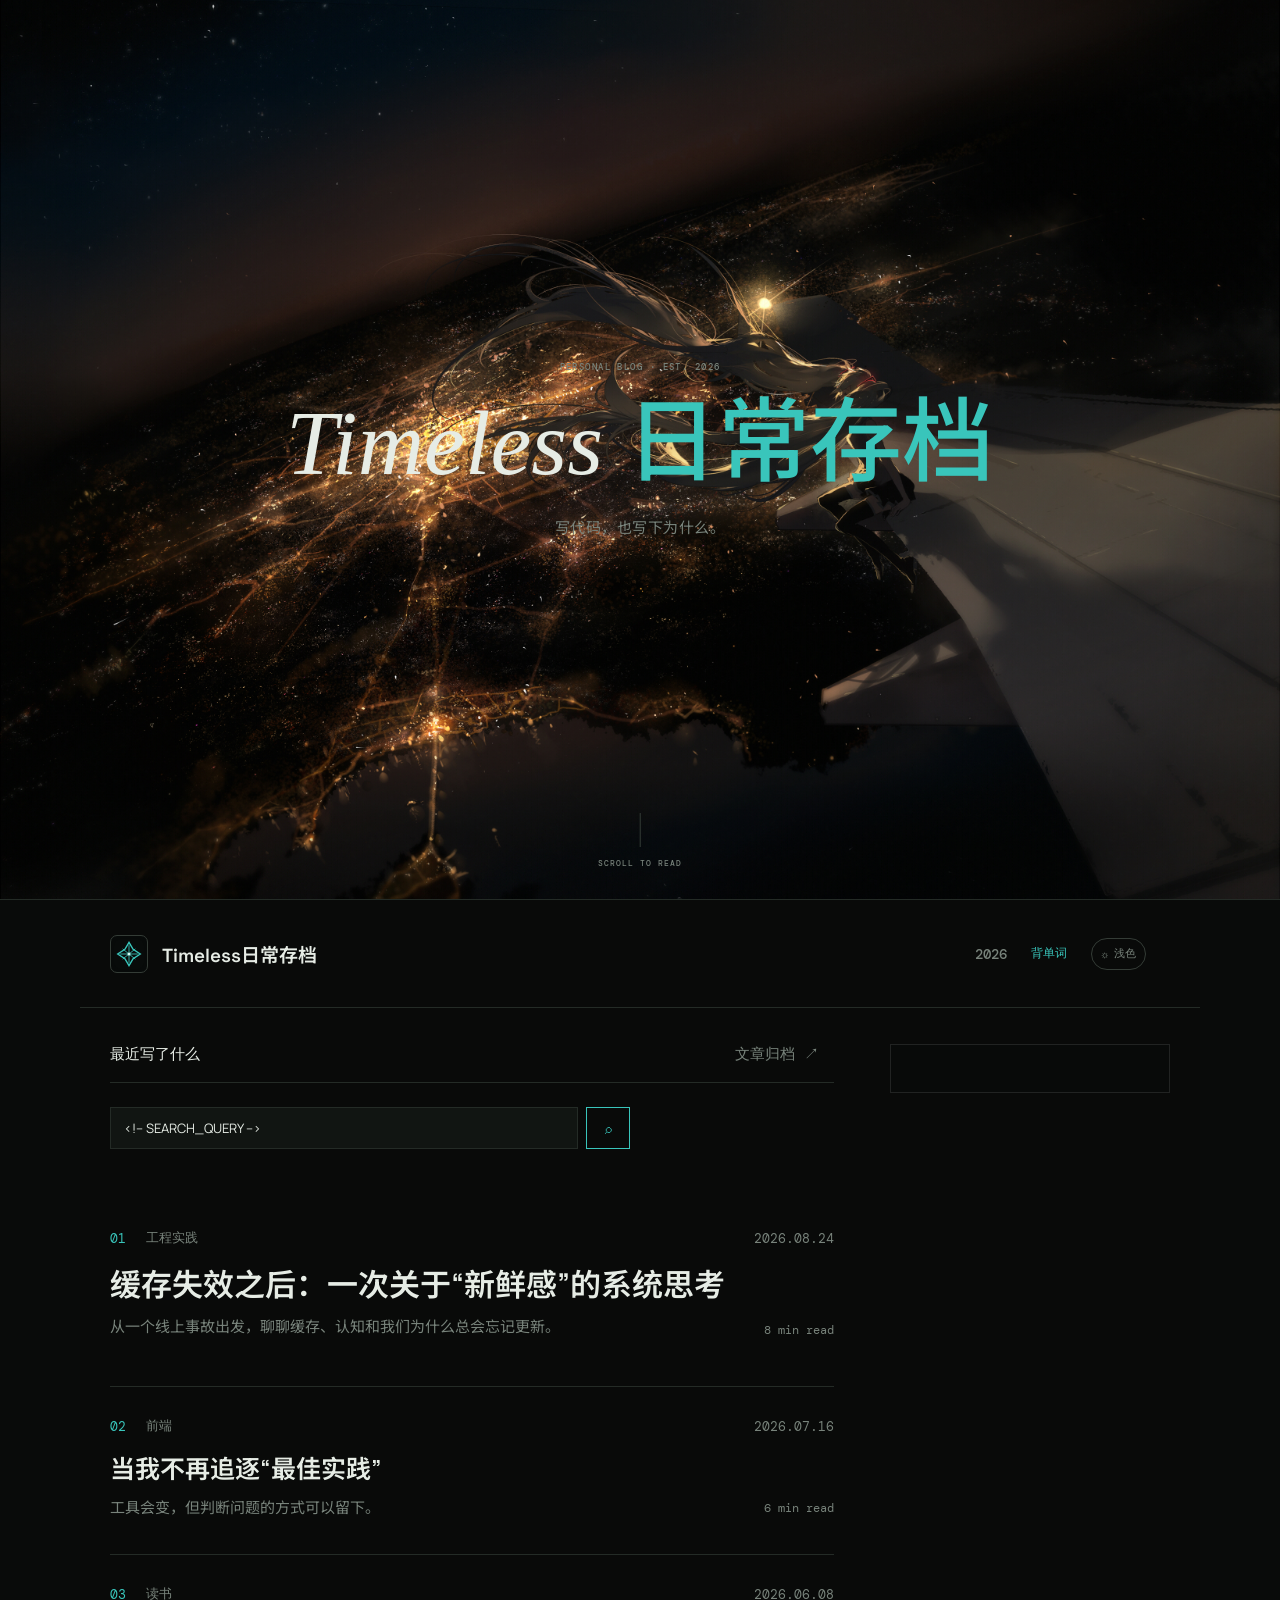
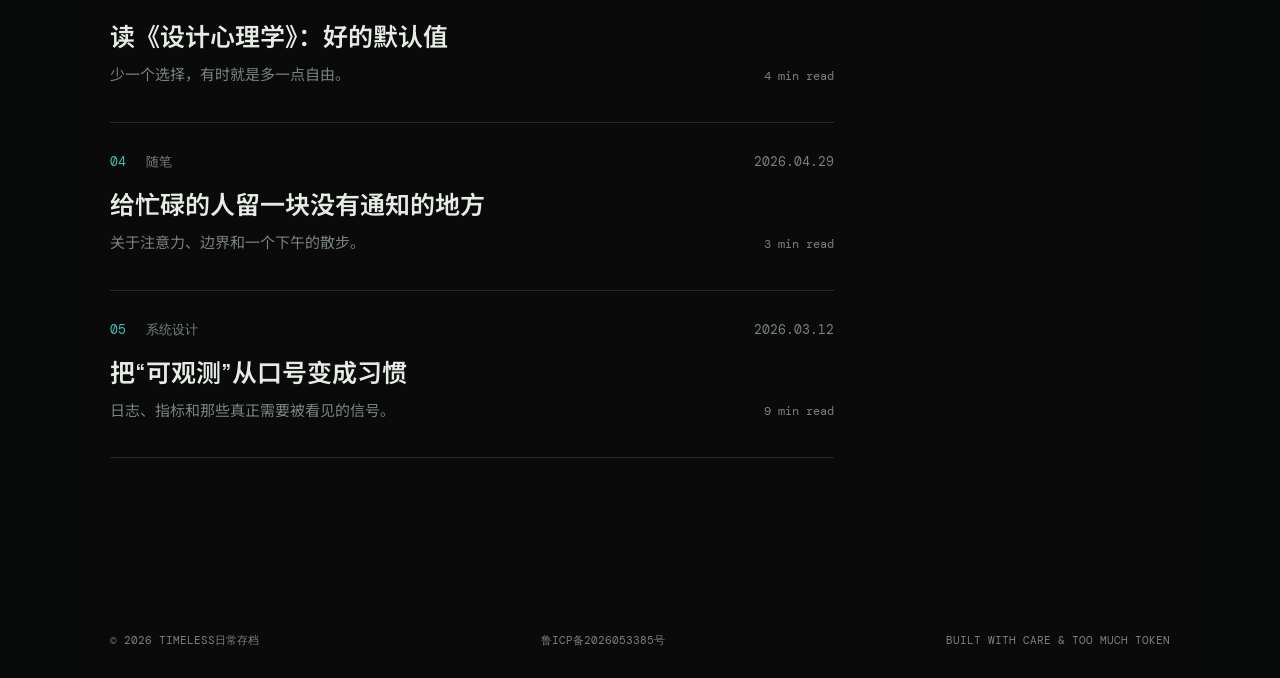
==== commit 7ea8700e: "Add CET6 vocabulary learning page" ====
--- a/index.html
+++ b/index.html
@@ -24,7 +24,7 @@
     <main class="page-shell">
       <header class="site-header">
         <div class="brand"><span class="brand-mark" aria-hidden="true"></span><span>Timeless日常存档</span></div>
-        <div class="header-tools"><span class="header-year">2026</span><button class="theme-toggle" type="button" data-theme-toggle aria-label="切换浅色主题" title="切换浅色主题"><span aria-hidden="true">☼</span><span data-theme-label>浅色</span></button><span id="auth-nav"><!-- AUTH_NAV --></span></div>
+        <div class="header-tools"><span class="header-year">2026</span><a class="words-link" href="/words">背单词</a><button class="theme-toggle" type="button" data-theme-toggle aria-label="切换浅色主题" title="切换浅色主题"><span aria-hidden="true">☼</span><span data-theme-label>浅色</span></button><span id="auth-nav"><!-- AUTH_NAV --></span></div>
       </header>
 
       <div class="content-layout">
--- a/styles.css
+++ b/styles.css
@@ -55,6 +55,7 @@
 .brand-mark { display: grid; place-items: center; width: 38px; height: 38px; border: 1px solid var(--faint); border-radius: 7px; color: var(--accent); background: rgba(8, 11, 10, .72) url('/assets/favicon.svg?v=1') center / 30px 30px no-repeat; font: 500 12px var(--mono); letter-spacing: 0; }
 .header-tools { display: flex; align-items: center; gap: 24px; }
 .header-year { color: var(--muted); font: 500 14px var(--mono); letter-spacing: 0; }
+.words-link { color: var(--accent); font: 500 12px var(--mono); }
 .theme-toggle { display: inline-flex; align-items: center; gap: 6px; min-height: 32px; padding: 5px 9px; border: 1px solid var(--faint); border-radius: 999px; color: var(--muted); background: transparent; font: 500 11px var(--mono); cursor: pointer; transition: color .2s, border-color .2s, background .2s; }
 .theme-toggle:hover, .theme-toggle:focus-visible { color: var(--accent); border-color: var(--accent); outline: 0; }
 body > .theme-toggle { position: fixed; z-index: 30; top: 20px; right: 24px; }
@@ -181,13 +182,22 @@
 .auth-switch { color: var(--muted) !important; font: 10px var(--mono) !important; }
 .auth-switch a { color: var(--accent); }
 
+.words-shell { width: min(920px, calc(100% - 48px)); margin: 0 auto; padding: 30px 0 100px; }
+.words-nav { display: flex; align-items: center; justify-content: space-between; padding-bottom: 22px; border-bottom: 1px solid var(--line); color: var(--muted); font: 11px var(--mono); }
+.words-nav a:hover { color: var(--accent); }
+.words-heading { padding: 70px 0 34px; }.words-heading h1 { margin: 14px 0 10px; font: 600 clamp(34px, 6vw, 58px)/1.1 var(--display); }.words-heading p, .words-hint { color: var(--muted); font: 12px/1.7 var(--mono); }
+.words-stats { display: grid; grid-template-columns: repeat(4, 1fr); gap: 10px; margin-bottom: 18px; }.words-stats div { display: grid; gap: 5px; padding: 15px; border: 1px solid var(--line); background: var(--surface); }.words-stats strong { color: var(--accent); font: 500 25px var(--mono); }.words-stats span { color: var(--muted); font: 11px var(--mono); }
+.study-card { padding: 25px; border: 1px solid var(--line); background: var(--surface); }.study-toolbar { display: flex; align-items: center; justify-content: space-between; gap: 15px; }.study-toolbar h2, .words-library h2 { margin: 0; font: 500 19px var(--display); }.study-toolbar label { color: var(--muted); font: 11px var(--mono); }.study-toolbar select { margin-left: 7px; padding: 8px; border: 1px solid var(--line); color: var(--text); background: var(--bg); font: inherit; }.study-card > .words-hint { margin: 20px 0; }.study-card #study-progress { color: var(--accent); font: 11px var(--mono); }.study-prompt { min-height: 190px; display: grid; place-content: center; padding: 20px; text-align: center; }.study-word { margin: 0; color: var(--text); font: 600 clamp(42px, 9vw, 78px) var(--display); }.study-phonetic, .solution-phonetic { color: var(--muted); font: 13px var(--mono); }.study-definition { max-width: 600px; margin: 0; color: var(--text); font-size: 20px; line-height: 1.8; }.study-card form { display: flex; gap: 10px; }.study-card form input { flex: 1; min-width: 0; padding: 13px; border: 1px solid var(--line); color: var(--text); background: var(--bg); font: 16px var(--sans); }.study-card form label { position: absolute; width: 1px; height: 1px; overflow: hidden; clip: rect(0 0 0 0); }.study-solution { padding-top: 22px; border-top: 1px solid var(--line); }.study-solution h3 { margin: 12px 0 3px; font: 600 30px var(--display); }.study-solution p { color: var(--muted); line-height: 1.7; }.rating-buttons { display: grid; grid-template-columns: repeat(4, 1fr); gap: 8px; margin-top: 20px; }.rating-buttons button { min-height: 58px; border: 1px solid var(--line); color: var(--text); background: transparent; font: 500 13px var(--mono); cursor: pointer; }.rating-buttons button:hover { border-color: var(--accent); color: var(--accent); }.rating-buttons small { display: block; margin-top: 5px; color: var(--muted); font-size: 10px; }.words-empty, #study-message, #library-count { color: var(--muted); font: 12px/1.7 var(--mono); }.words-library { margin-top: 80px; }.words-library > p { margin: 10px 0 20px; }.library-word { display: flex; justify-content: space-between; gap: 20px; padding: 16px 0; border-bottom: 1px solid var(--line); }.library-word strong { display: inline-block; min-width: 170px; color: var(--text); font: 600 17px var(--display); }.library-word span { color: var(--muted); font: 11px var(--mono); }.library-word p { flex: 1; margin: 0; color: var(--muted); font-size: 13px; line-height: 1.6; }.words-pagination { display: flex; gap: 10px; margin-top: 18px; }
+
 @media (max-width: 700px) {
+  .words-shell { width: min(calc(100% - 28px), 560px); padding-top: 16px; }.words-nav { gap: 12px; }.words-nav a:nth-child(2) { margin-left: auto; }.words-heading { padding: 52px 0 25px; }.words-stats { grid-template-columns: repeat(2, 1fr); }.study-card { padding: 16px; }.study-toolbar { align-items: flex-start; flex-direction: column; }.study-toolbar select { min-height: 38px; font-size: 13px; }.study-prompt { min-height: 160px; }.study-card form { flex-direction: column; }.study-card form button { min-height: 44px; }.rating-buttons { grid-template-columns: repeat(2, 1fr); }.rating-buttons button { min-height: 64px; }.library-word { display: block; }.library-word p { margin-top: 8px; }
   .page-shell { width: min(calc(100% - 38px), 540px); }
   .site-header { height: 78px; padding: 0; }
   .header-tools { gap: 13px; }
   .theme-toggle { min-height: 36px; padding: 6px 9px; }
   body > .theme-toggle { top: 12px; right: 12px; }
   .header-year { display: none; }
+  .words-link { font-size: 11px; }
   .auth-nav { gap: 10px; font-size: 11px; }
   .auth-nav .user-greeting { display: none; }
   .landing h1 { font-size: 46px; line-height: 1.08; }
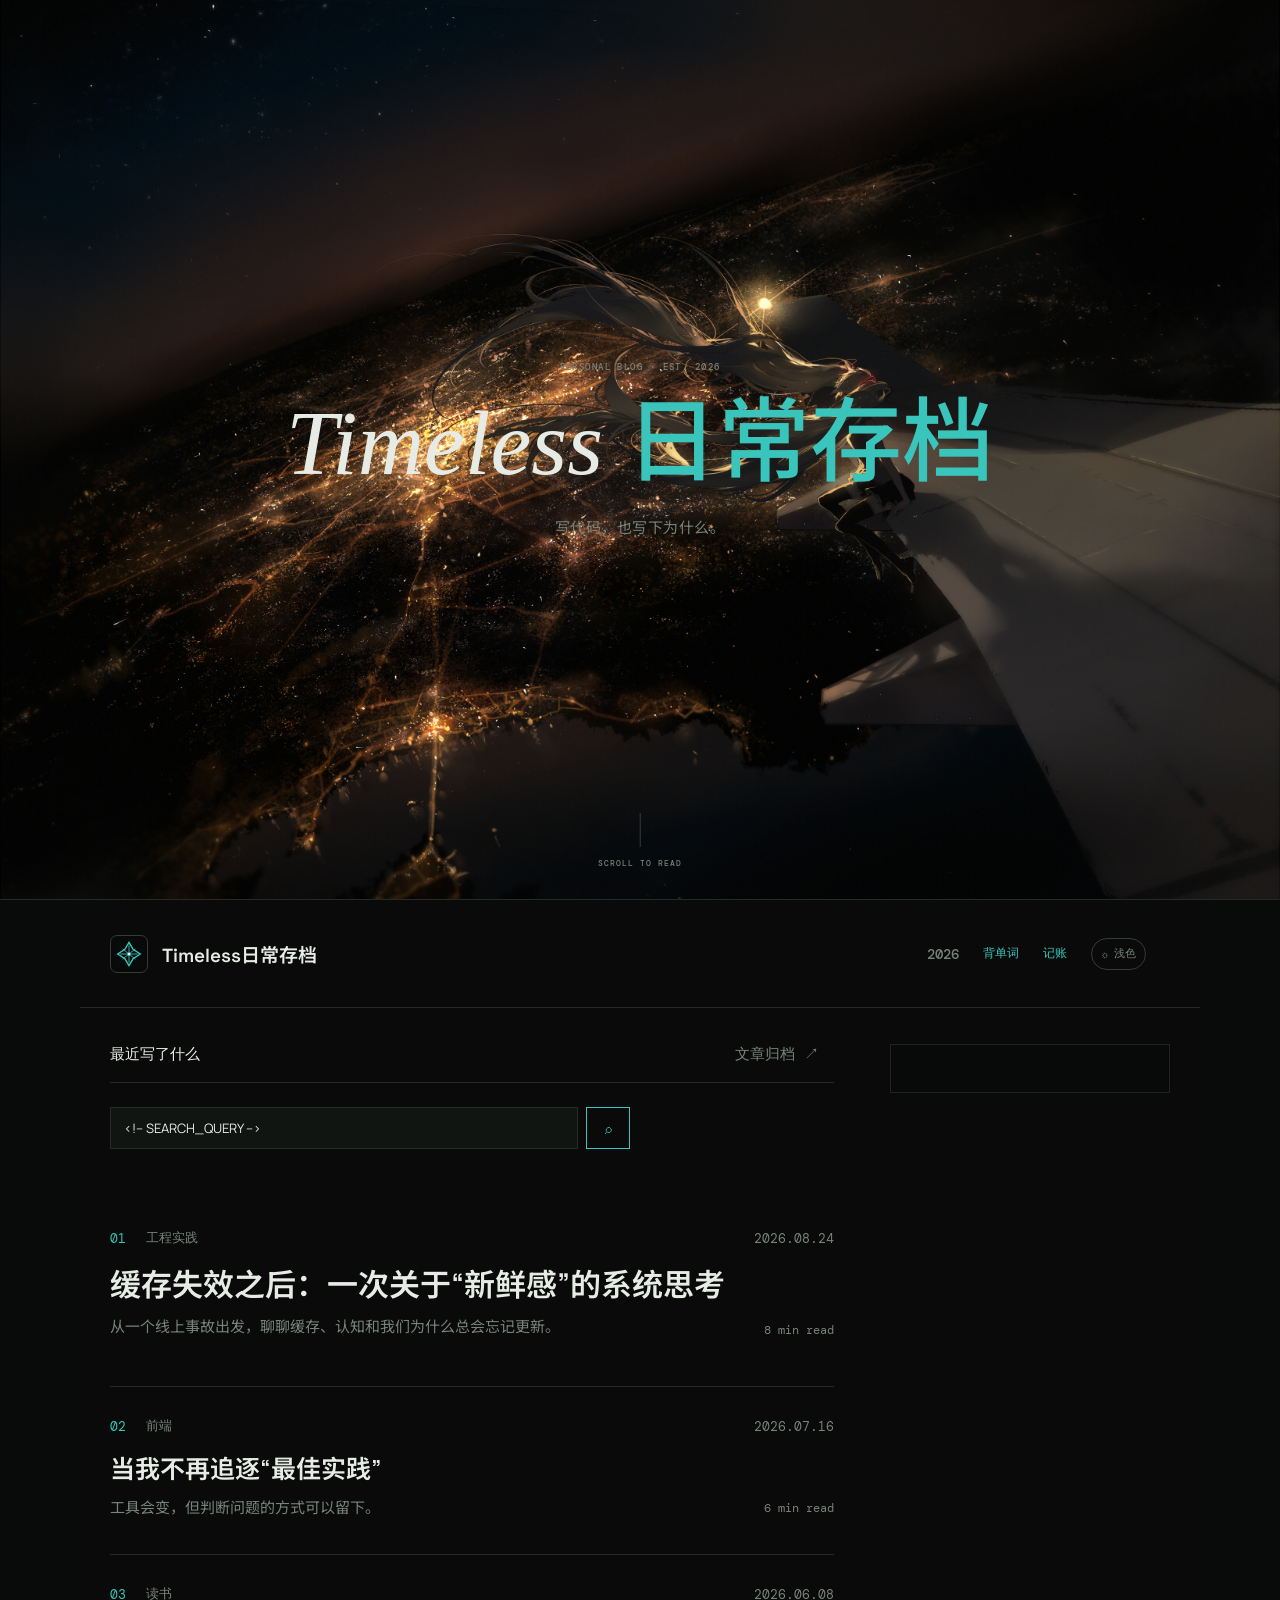
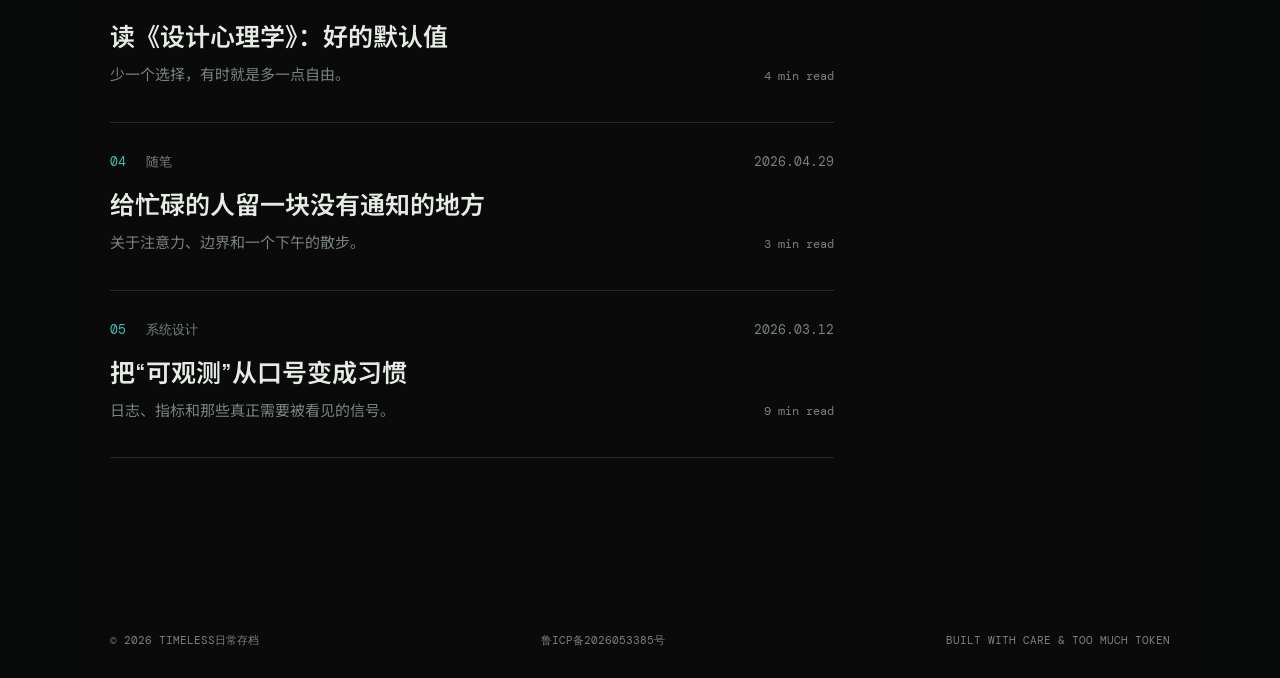
==== commit 73d10f61: "Add private CNY ledger with monthly summaries and CSV export" ====
--- a/index.html
+++ b/index.html
@@ -9,7 +9,7 @@
     <link rel="preconnect" href="https://fonts.gstatic.com" crossorigin />
     <link href="https://fonts.googleapis.com/css2?family=DM+Mono:wght@400;500&family=Manrope:wght@400;500;600;700;800&family=Noto+Sans+SC:wght@400;500;700&family=Space+Grotesk:wght@400;500;600;700&display=swap" rel="stylesheet" />
     <link rel="icon" href="/assets/favicon.svg?v=1" type="image/svg+xml" />
-    <link rel="stylesheet" href="styles.css?v=21" />
+    <link rel="stylesheet" href="styles.css?v=23" />
   </head>
   <body>
     <section class="landing" aria-labelledby="landing-title">
@@ -24,7 +24,7 @@
     <main class="page-shell">
       <header class="site-header">
         <div class="brand"><span class="brand-mark" aria-hidden="true"></span><span>Timeless日常存档</span></div>
-        <div class="header-tools"><span class="header-year">2026</span><a class="words-link" href="/words">背单词</a><button class="theme-toggle" type="button" data-theme-toggle aria-label="切换浅色主题" title="切换浅色主题"><span aria-hidden="true">☼</span><span data-theme-label>浅色</span></button><span id="auth-nav"><!-- AUTH_NAV --></span></div>
+        <div class="header-tools"><span class="header-year">2026</span><a class="words-link" href="/words">背单词</a><a class="words-link" href="/money">记账</a><button class="theme-toggle" type="button" data-theme-toggle aria-label="切换浅色主题" title="切换浅色主题"><span aria-hidden="true">☼</span><span data-theme-label>浅色</span></button><span id="auth-nav"><!-- AUTH_NAV --></span></div>
       </header>
 
       <div class="content-layout">
--- a/styles.css
+++ b/styles.css
@@ -227,4 +227,22 @@
   .article-back { white-space: nowrap; }
 }
 
+.money-shell { width: min(1050px, calc(100% - 48px)); margin: auto; padding: 30px 0 80px; }
+.money-nav { display: flex; flex-wrap: wrap; gap: 20px; align-items: center; padding: 12px 0 24px; border-bottom: 1px solid var(--line); font-size: 13px; }
+.money-nav span { margin-left: auto; color: var(--muted); overflow-wrap: anywhere; }
+.money-heading { padding: 48px 0 20px; }.money-heading h1 { font-size: clamp(32px, 6vw, 52px); margin: 10px 0; }.money-heading > p:last-child { color: var(--muted); }
+.money-filters, .money-form-actions, .money-pagination { display: flex; flex-wrap: wrap; align-items: end; gap: 12px; }
+.money-shell label { display: grid; gap: 8px; color: var(--muted); font-size: 13px; }
+.money-shell input, .money-shell select { width: 100%; min-width: 0; min-height: 44px; border: 1px solid var(--line); padding: 10px 12px; background: var(--surface); color: var(--text); font: 16px var(--sans); }
+.money-shell :focus-visible { outline: 2px solid var(--accent); outline-offset: 3px; }
+.money-shell .admin-button { min-height: 44px; display: inline-flex; align-items: center; justify-content: center; font-size: 13px; }
+.money-stats { display: grid; grid-template-columns: repeat(3, minmax(0,1fr)); gap: 14px; margin: 24px 0 12px; }.money-stats > div { display: grid; gap: 14px; padding: 22px; background: var(--surface); border: 1px solid var(--line); }.money-stats span { font-size: 13px; color: var(--muted); }.money-stats strong { font: 500 clamp(18px, 3vw, 30px) var(--mono); overflow-wrap: anywhere; }
+.money-hint { color: var(--muted); font-size: 12px; line-height: 1.7; }.money-message { color: var(--accent); min-height: 18px; }
+.money-layout { display: grid; grid-template-columns: 1.2fr 1fr; gap: 20px; }.money-panel { background: var(--surface); border: 1px solid var(--line); padding: 24px; min-width: 0; }.money-panel h2 { font-size: 19px; margin: 0 0 22px; }.money-form { display: grid; grid-template-columns: repeat(2,minmax(0,1fr)); gap: 18px; }.money-wide { grid-column: 1/-1; }
+.money-category { display: grid; grid-template-columns: 60px minmax(25px,1fr); gap: 8px; margin: 18px 0; font-size: 13px; }.money-category meter { width: 100%; accent-color: var(--accent); }.money-category > span:last-child { grid-column: 2; color: var(--muted); overflow-wrap: anywhere; }
+.money-list { margin-top: 24px; }.money-entry { display: flex; justify-content: space-between; gap: 18px; padding: 18px 0; border-top: 1px solid var(--line); }.money-entry > div:first-child { min-width: 0; }.money-entry time { display: block; margin: 8px 0; color: var(--muted); font-size: 12px; }.money-entry p { color: var(--muted); font-size: 14px; overflow-wrap: anywhere; white-space: pre-wrap; }.money-entry-actions { flex-shrink: 0; text-align: right; }.money-entry-actions > div { display: flex; align-items: center; justify-content: end; gap: 14px; margin-top: 10px; }.money-entry-actions form { margin: 0; }.money-entry-actions a, .money-entry-actions button { display: inline-flex; align-items: center; min-height: 44px; background: transparent; border: 0; color: var(--muted); font: 13px var(--sans); cursor: pointer; }.money-income { color: var(--accent); }.money-expense { color: var(--text); }.money-pagination { margin-top: 16px; }
+@media(max-width:700px) {
+  .site-header { height: auto; min-height: 78px; flex-wrap: wrap; gap: 12px; padding: 16px 0; }.header-tools { flex-wrap: wrap; gap: 12px; }
+  .money-shell { width: calc(100% - 28px); padding-top: 24px; }.money-nav { padding-top: 28px; gap: 12px; }.money-heading { padding-top: 30px; }.money-layout { grid-template-columns: 1fr; }.money-stats { gap: 6px; }.money-stats > div { padding: 12px 8px; }.money-stats strong { font-size: 16px; }.money-panel { padding: 18px 14px; }.money-filters > label { flex: 1; min-width: 130px; }.money-entry { flex-wrap: wrap; }.money-entry-actions { margin-left: auto; }
+}
 @media (prefers-reduced-motion: reduce) { html { scroll-behavior: auto; } }
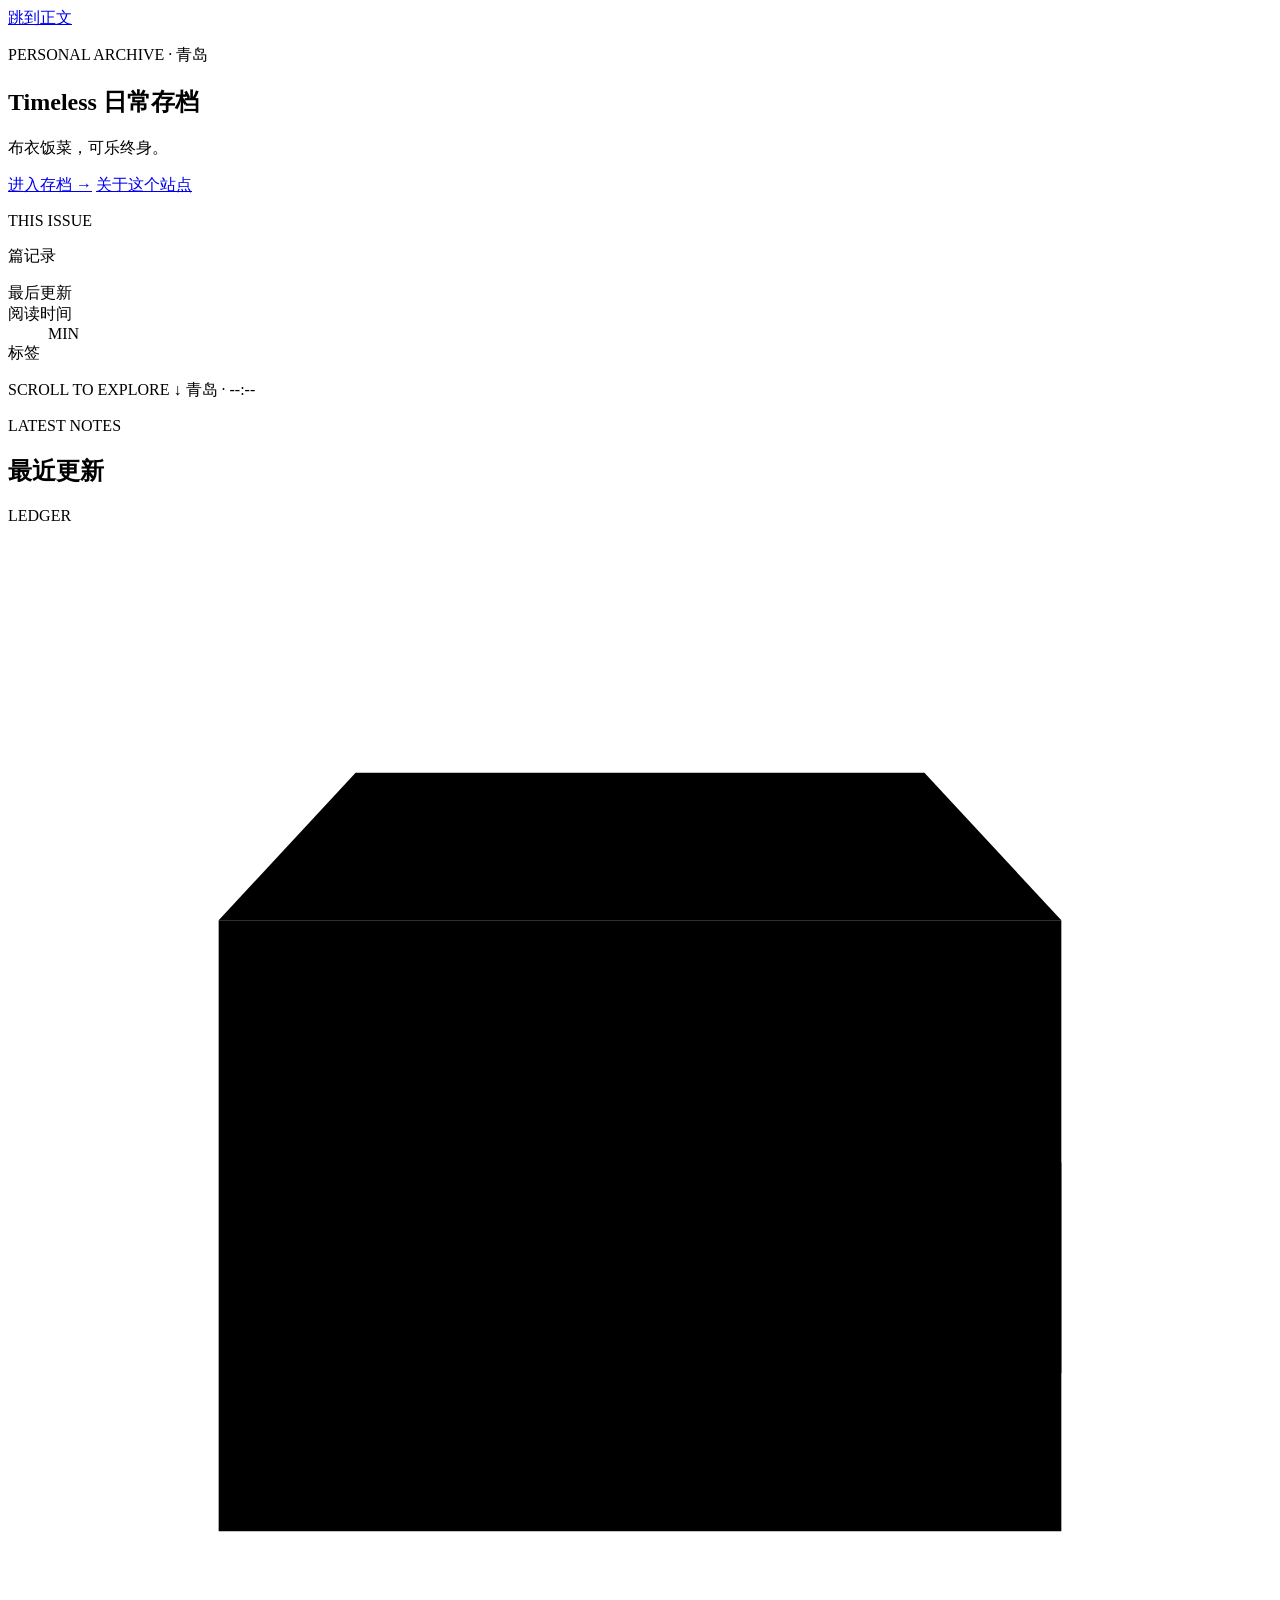
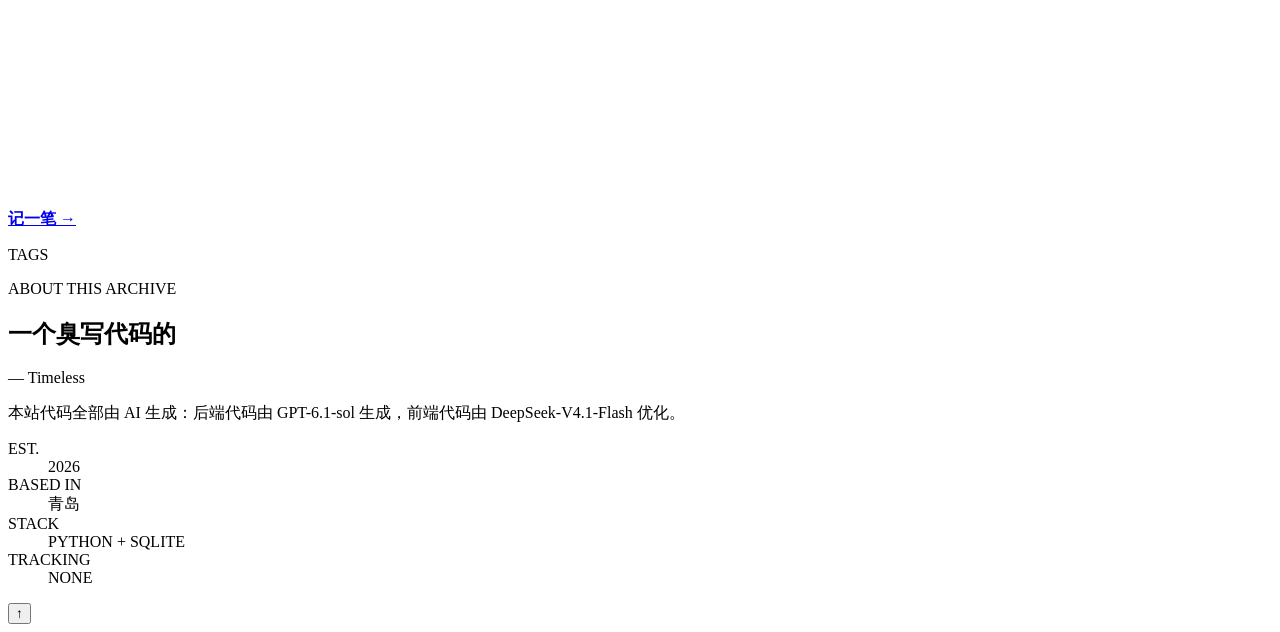
==== commit ab0e98f8: "Apply demo design to production pages with real account data" ====
--- a/index.html
+++ b/index.html
@@ -1,226 +1,149 @@
 <!doctype html>
-<html lang="zh-CN">
-  <head>
-    <meta charset="UTF-8" />
-    <meta name="viewport" content="width=device-width, initial-scale=1.0" />
-    <meta name="description" content="Timeless日常存档，记录代码、系统设计与日常观察。" />
-    <title>Timeless日常存档</title>
-    <link rel="preconnect" href="https://fonts.googleapis.com" />
-    <link rel="preconnect" href="https://fonts.gstatic.com" crossorigin />
-    <link href="https://fonts.googleapis.com/css2?family=DM+Mono:wght@400;500&family=Manrope:wght@400;500;600;700;800&family=Noto+Sans+SC:wght@400;500;700&family=Space+Grotesk:wght@400;500;600;700&display=swap" rel="stylesheet" />
-    <link rel="icon" href="/assets/favicon.svg?v=1" type="image/svg+xml" />
-    <link rel="stylesheet" href="styles.css?v=23" />
-  </head>
-  <body>
-    <section class="landing" aria-labelledby="landing-title">
-      <div class="landing-center">
-        <p class="landing-kicker">PERSONAL BLOG · EST. 2026</p>
-        <h1 id="landing-title"><span class="landing-word">Timeless</span> <span>日常存档</span></h1>
-        <p class="landing-signature">写代码，也写下为什么。</p>
+<html lang="zh-CN" data-theme="dark">
+<head>
+  <meta charset="UTF-8">
+  <meta name="viewport" content="width=device-width, initial-scale=1.0">
+  <meta name="description" content="Timeless日常存档：布衣饭菜，可乐终身。系统设计、前端实践、读书与日常观察。">
+  <meta name="theme-color" content="#080a09">
+
+  <title>Timeless日常存档</title>
+  <link rel="icon" href="/assets/favicon.svg" type="image/svg+xml">
+  <link rel="preload" as="image" href="/assets/background.jpg">
+
+
+
+
+
+<!-- HEAD -->
+</head>
+<body class="demo-home">
+  <a class="skip-link" href="#main">跳到正文</a>
+
+  <!-- HEADER -->
+
+  <main id="main">
+    <section class="hero" id="top" aria-labelledby="hero-title">
+      <div class="hero-media" aria-hidden="true"></div>
+      <div class="hero-inner">
+        <div class="hero-copy">
+          <p class="hero-kicker"><span class="hero-dot" aria-hidden="true"></span>PERSONAL ARCHIVE · 青岛</p>
+          <h1 class="hero-title" id="hero-title">
+            <span class="hero-en">Timeless</span>
+            <span class="hero-cn">日常存档</span>
+          </h1>
+          <p class="hero-lede">布衣饭菜，可乐终身。</p>
+          <div class="hero-actions">
+            <a class="btn-primary" href="#latest">进入存档 <span aria-hidden="true">→</span></a>
+            <a class="btn-quiet" href="#about">关于这个站点</a>
+          </div>
+        </div>
+
+        <aside class="hero-aside" aria-label="本期概览">
+          <p class="aside-label">THIS ISSUE</p>
+          <p class="aside-count"><span><!-- TOTAL --></span> 篇记录</p>
+          <dl class="aside-stats">
+            <div><dt>最后更新</dt><dd><!-- UPDATED --></dd></div>
+            <div><dt>阅读时间</dt><dd><!-- MINUTES --> MIN</dd></div>
+            <div><dt>标签</dt><dd><!-- TAG_COUNT --></dd></div>
+          </dl>
+          <div class="barcode" aria-hidden="true"><span></span><span></span><span></span><span></span><span></span><span></span><span></span><span></span><span></span><span></span><span></span><span></span><span></span><span></span></div>
+        </aside>
       </div>
-      <div class="landing-scroll" aria-hidden="true"><span></span><small>SCROLL TO READ</small></div>
+
+      <div class="hero-foot">
+        <div class="hero-foot-inner">
+          <span class="scroll-cue">SCROLL TO EXPLORE <span aria-hidden="true">↓</span></span>
+          <span class="hero-clock" data-clock>青岛 · --:--</span>
+        </div>
+      </div>
     </section>
 
-    <main class="page-shell">
-      <header class="site-header">
-        <div class="brand"><span class="brand-mark" aria-hidden="true"></span><span>Timeless日常存档</span></div>
-        <div class="header-tools"><span class="header-year">2026</span><a class="words-link" href="/words">背单词</a><a class="words-link" href="/money">记账</a><button class="theme-toggle" type="button" data-theme-toggle aria-label="切换浅色主题" title="切换浅色主题"><span aria-hidden="true">☼</span><span data-theme-label>浅色</span></button><span id="auth-nav"><!-- AUTH_NAV --></span></div>
-      </header>
-
-      <div class="content-layout">
-      <section class="articles" aria-labelledby="articles-title">
-        <div class="section-label"><span id="articles-title">最近写了什么</span><span><a href="/archive">文章归档 ↗</a>　<span id="article-count"><!-- ARTICLE_COUNT --></span></span></div>
-        <form class="site-search" method="get" action="/" role="search"><label class="sr-only" for="site-search-input">搜索文章</label><input id="site-search-input" name="q" value="<!-- SEARCH_QUERY -->" placeholder="搜索文章、标签或正文"><button type="submit" aria-label="搜索">⌕</button></form>
-        <p class="search-label"><!-- SEARCH_LABEL --></p>
-        <div class="article-list">
-          <!-- ARTICLES_START -->
-          <article class="article-entry article-entry-featured">
-            <div class="article-meta"><span class="article-number">01</span><span>工程实践</span><time datetime="2026-08-24">2026.08.24</time></div>
-            <h2>缓存失效之后：一次关于“新鲜感”的系统思考</h2>
-            <p>从一个线上事故出发，聊聊缓存、认知和我们为什么总会忘记更新。</p>
-            <span class="article-duration">8 min read</span>
-          </article>
-          <article class="article-entry">
-            <div class="article-meta"><span class="article-number">02</span><span>前端</span><time datetime="2026-07-16">2026.07.16</time></div>
-            <h2>当我不再追逐“最佳实践”</h2>
-            <p>工具会变，但判断问题的方式可以留下。</p>
-            <span class="article-duration">6 min read</span>
-          </article>
-          <article class="article-entry">
-            <div class="article-meta"><span class="article-number">03</span><span>读书</span><time datetime="2026-06-08">2026.06.08</time></div>
-            <h2>读《设计心理学》：好的默认值</h2>
-            <p>少一个选择，有时就是多一点自由。</p>
-            <span class="article-duration">4 min read</span>
-          </article>
-          <article class="article-entry">
-            <div class="article-meta"><span class="article-number">04</span><span>随笔</span><time datetime="2026-04-29">2026.04.29</time></div>
-            <h2>给忙碌的人留一块没有通知的地方</h2>
-            <p>关于注意力、边界和一个下午的散步。</p>
-            <span class="article-duration">3 min read</span>
-          </article>
-          <article class="article-entry">
-            <div class="article-meta"><span class="article-number">05</span><span>系统设计</span><time datetime="2026-03-12">2026.03.12</time></div>
-            <h2>把“可观测”从口号变成习惯</h2>
-            <p>日志、指标和那些真正需要被看见的信号。</p>
-            <span class="article-duration">9 min read</span>
-          </article>
-          <!-- ARTICLES_END -->
+    <section class="archive" id="latest" aria-labelledby="latest-title">
+      <div class="section-head">
+        <div class="section-title">
+          <p class="eyebrow">LATEST NOTES</p>
+          <h2 id="latest-title">最近更新</h2>
         </div>
-      </section>
-
-      <aside class="calendar-panel" aria-label="日历">
-        <!-- CALENDAR -->
-        <!-- TODO_PANEL -->
-      </aside>
+        <!-- FILTERS -->
       </div>
 
-      <footer class="site-footer">
-        <span>© 2026 TIMELESS日常存档</span>
-        <span>鲁ICP备2026053385号</span>
-        <span>BUILT WITH CARE &amp; TOO MUCH TOKEN</span>
-      </footer>
-    </main>
-    <script>
-      (() => {
-        const searchForm = document.querySelector('.site-search');
-        const searchInput = document.getElementById('site-search-input');
-        const articleList = document.querySelector('.article-list');
-        const articleCount = document.getElementById('article-count');
-        const searchLabel = document.querySelector('.search-label');
-        let searchTimer;
-        const runSearch = async () => {
-          if (!searchForm || !articleList) return;
-          const query = searchInput.value.trim();
-          try {
-            const response = await fetch(`/search?q=${encodeURIComponent(query)}`);
-            if (!response.ok) throw new Error('search failed');
-            const result = await response.json();
-            articleList.innerHTML = result.cards;
-            articleCount.textContent = result.count;
-            searchLabel.textContent = result.label;
-            window.history.replaceState({}, '', query ? `/?q=${encodeURIComponent(query)}#articles` : '/#articles');
-          } catch (_) { searchForm.submit(); }
-        };
-        searchForm?.addEventListener('submit', (event) => { event.preventDefault(); runSearch(); });
-        searchInput?.addEventListener('input', () => { clearTimeout(searchTimer); searchTimer = setTimeout(runSearch, 260); });
-        const calendarPanel = document.querySelector('.calendar-panel');
-        if (!calendarPanel) return;
-        const scheduleNotice = (root) => {
-          const notice = root.querySelector('[data-auto-hide="true"]');
-          if (!notice) return;
-          window.setTimeout(() => notice.classList.add('is-hiding'), 2600);
-          window.setTimeout(() => notice.remove(), 3100);
-        };
-        const replaceTodo = (markup) => {
-          const template = document.createElement('template');
-          template.innerHTML = markup.trim();
-          const nextTodo = template.content.querySelector('#todo');
-          const currentTodo = document.getElementById('todo');
-          if (!nextTodo || !currentTodo) throw new Error('Todo panel missing');
-          currentTodo.replaceWith(nextTodo);
-          scheduleNotice(nextTodo);
-          return { template, nextTodo };
-        };
-        scheduleNotice(document);
-        calendarPanel.addEventListener('click', async (event) => {
-          const editLink = event.target.closest('.todo-actions a');
-          if (editLink && calendarPanel.contains(editLink)) {
-            event.preventDefault();
-            try {
-              const response = await fetch(editLink.href, { headers: { 'X-Requested-With': 'fetch' } });
-              if (!response.ok) throw new Error('Todo edit failed');
-              replaceTodo(await response.text());
-            } catch (error) {
-              window.location.assign(editLink.href);
-            }
-            return;
-          }
-          const link = event.target.closest('a.calendar-day, a.calendar-nav, a.todo-date-link');
-          if (!link || !calendarPanel.contains(link)) return;
-          event.preventDefault();
-          const targetUrl = new URL(link.href, window.location.href);
-          const dateValue = targetUrl.searchParams.get('todo_date');
-          if (!dateValue) return;
-          link.setAttribute('aria-busy', 'true');
-          try {
-            const isMonthNavigation = link.classList.contains('calendar-nav') || link.classList.contains('todo-date-link');
-            const endpoint = isMonthNavigation
-              ? `/calendar/view?month=${encodeURIComponent(targetUrl.searchParams.get('month') || '')}&todo_date=${encodeURIComponent(dateValue)}`
-              : `/todo/view?date=${encodeURIComponent(dateValue)}`;
-            const response = await fetch(endpoint, {
-              headers: { 'X-Requested-With': 'fetch' }
-            });
-            if (!response.ok) throw new Error('Todo view failed');
-            const { template } = replaceTodo(await response.text());
-            if (isMonthNavigation) {
-              const nextCalendar = template.content.querySelector('#calendar');
-              const currentCalendar = document.getElementById('calendar');
-              if (!nextCalendar || !currentCalendar) throw new Error('Calendar missing');
-              currentCalendar.replaceWith(nextCalendar);
-            } else {
-              const currentCalendar = document.getElementById('calendar');
-              currentCalendar.querySelectorAll('.calendar-day.is-selected').forEach((day) => day.classList.remove('is-selected'));
-              link.classList.add('is-selected');
-            }
-            window.history.replaceState({}, '', `${targetUrl.pathname}${targetUrl.search}#todo`);
-          } catch (error) {
-            window.location.assign(link.href);
-          } finally {
-            link.removeAttribute('aria-busy');
-          }
-        });
-        calendarPanel.addEventListener('submit', async (event) => {
-          const form = event.target.closest('#todo form');
-          if (!form || !calendarPanel.contains(form)) return;
-          event.preventDefault();
-          const submitter = event.submitter;
-          if (submitter) submitter.disabled = true;
-          try {
-            const response = await fetch(form.action, {
-              method: form.method || 'POST',
-              body: new URLSearchParams(new FormData(form)),
-              headers: {
-                'Content-Type': 'application/x-www-form-urlencoded;charset=UTF-8',
-                'X-Requested-With': 'fetch'
-              }
-            });
-            const markup = await response.text();
-            if (!markup.includes('id="todo"')) throw new Error('Todo update failed');
-            const { template, nextTodo } = replaceTodo(markup);
-            const nextCalendar = template.content.querySelector('#calendar');
-            const currentCalendar = document.getElementById('calendar');
-            if (nextCalendar && currentCalendar) currentCalendar.replaceWith(nextCalendar);
-            const selectedDate = nextTodo.querySelector('input[name="due_date"]')?.value;
-            if (selectedDate) {
-              const calendar = document.getElementById('calendar');
-              calendar.querySelectorAll('.calendar-day.is-selected').forEach((day) => day.classList.remove('is-selected'));
-              const selectedLink = calendar.querySelector(`a[href*="todo_date=${selectedDate}"]`);
-              if (selectedLink) selectedLink.classList.add('is-selected');
-              window.history.replaceState({}, '', `/?month=${selectedDate.slice(0, 7)}&todo_date=${selectedDate}#todo`);
-            }
-          } catch (error) {
-            form.submit();
-          } finally {
-            if (submitter && submitter.isConnected) submitter.disabled = false;
-          }
-        });
-      })();
-    </script>
-    <script>
-      (() => {
-        const root = document.documentElement;
-        const button = document.querySelector('[data-theme-toggle]');
-        const label = button?.querySelector('[data-theme-label]');
-        const saved = localStorage.getItem('timeless-theme');
-        if (saved === 'light' || saved === 'dark') root.dataset.theme = saved;
-        const update = () => {
-          const light = root.dataset.theme === 'light';
-          if (button) { button.setAttribute('aria-label', light ? '切换深色主题' : '切换浅色主题'); button.title = light ? '切换深色主题' : '切换浅色主题'; }
-          if (label) label.textContent = light ? '深色' : '浅色';
-        };
-        update();
-        button?.addEventListener('click', () => { root.dataset.theme = root.dataset.theme === 'light' ? 'dark' : 'light'; localStorage.setItem('timeless-theme', root.dataset.theme); update(); });
-      })();
-    </script>
-  </body>
+
+
+      <div class="archive-grid">
+        <div class="archive-main">
+<!-- ARTICLES_START --><!-- ARTICLES_END -->
+        </div>
+        <aside class="sidebar">
+          <section class="side-block">
+            <div class="side-head">
+              <p class="side-label">LEDGER</p>
+              <span class="side-caption"><!-- MONTH --></span>
+            </div>
+            <a class="ledger-quick" href="/money#entry-form">
+              <span class="ledger-quick-icon" aria-hidden="true">
+                <svg class="icon" viewBox="0 0 24 24"><path d="M4 7.2h16v11.6H4z"></path><path d="M4 7.2 6.6 4.4h10.8L20 7.2"></path><path d="M14.8 11.8H20v4h-5.2a2 2 0 0 1 0-4Z"></path></svg>
+              </span>
+              <span class="ledger-quick-copy"><strong>记一笔</strong><small><!-- EXPENSE --></small></span>
+              <span class="ledger-quick-arrow" aria-hidden="true">→</span>
+            </a>
+          </section>
+
+<div class="calendar-panel"><!-- CALENDAR --><!-- TODO_PANEL --></div>
+          <section class="side-block side-block-last" id="tags">
+            <p class="side-label">TAGS</p>
+            <div class="tag-cloud"><!-- TAGS --></div>
+          </section>
+        </aside>
+      </div>
+    </section>
+
+    <section class="about" id="about" aria-labelledby="about-title">
+      <div class="about-inner">
+        <div class="about-lead">
+          <p class="eyebrow">ABOUT THIS ARCHIVE</p>
+          <h2 id="about-title">一个臭写代码的</h2>
+          <p class="about-sign">— Timeless</p>
+        </div>
+        <div class="about-copy">
+          <p>本站代码全部由 AI 生成：后端代码由 GPT-6.1-sol 生成，前端代码由 DeepSeek-V4.1-Flash 优化。</p>
+          <dl class="about-facts">
+            <div><dt>EST.</dt><dd>2026</dd></div>
+            <div><dt>BASED IN</dt><dd>青岛</dd></div>
+            <div><dt>STACK</dt><dd>PYTHON + SQLITE</dd></div>
+            <div><dt>TRACKING</dt><dd>NONE</dd></div>
+          </dl>
+        </div>
+      </div>
+    </section>
+  </main>
+
+  <!-- FOOTER -->
+
+  <dialog class="search-dialog" data-search-dialog aria-labelledby="searchTitle">
+    <div class="search-layer" data-search-layer>
+      <div class="search-panel">
+        <h2 class="sr-only" id="searchTitle">搜索文章</h2>
+        <div class="search-field">
+          <svg class="icon search-icon" viewBox="0 0 24 24" aria-hidden="true"><circle cx="11" cy="11" r="6.5"></circle><path d="m16 16 4.2 4.2"></path></svg>
+          <input type="search" data-search-input placeholder="搜索标题、分类或标签…" autocomplete="off" spellcheck="false" role="combobox" aria-expanded="true" aria-controls="searchResults" aria-autocomplete="list" aria-label="搜索文章">
+          <button class="search-esc" type="button" data-search-close aria-label="关闭搜索"><kbd>ESC</kbd></button>
+        </div>
+        <p class="search-hint" data-search-hint aria-live="polite">输入关键词，或从下面的记录开始。</p>
+        <ul class="search-results" id="searchResults" role="listbox" aria-label="搜索结果" data-search-results></ul>
+        <div class="search-foot">
+          <span><kbd>↑</kbd><kbd>↓</kbd> 选择</span>
+          <span><kbd>↵</kbd> 定位文章</span>
+          <span><kbd>ESC</kbd> 关闭</span>
+        </div>
+      </div>
+    </div>
+  </dialog>
+
+  <div class="toast" data-toast role="status" aria-live="polite"></div>
+  <button class="to-top" type="button" data-top aria-label="回到顶部">↑</button>
+
+
+
+<!-- SCRIPTS -->
+</body>
 </html>
